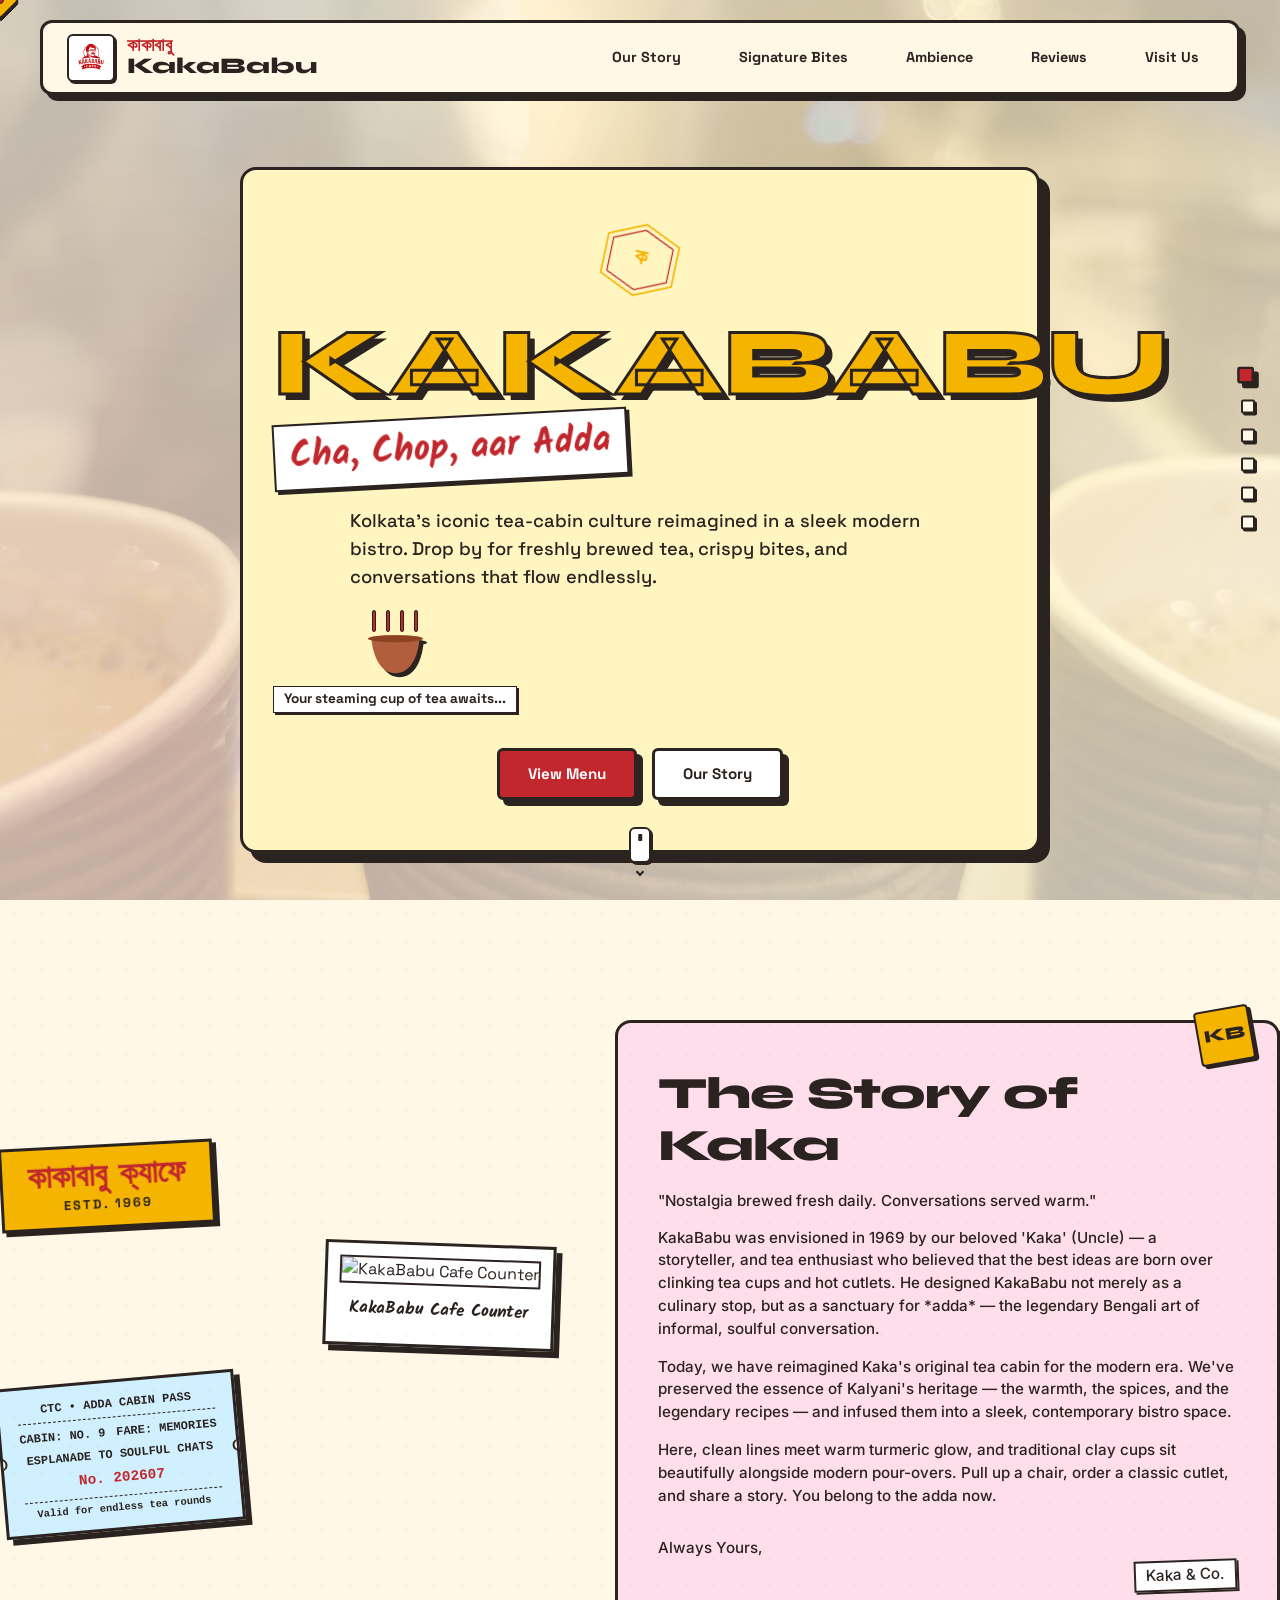
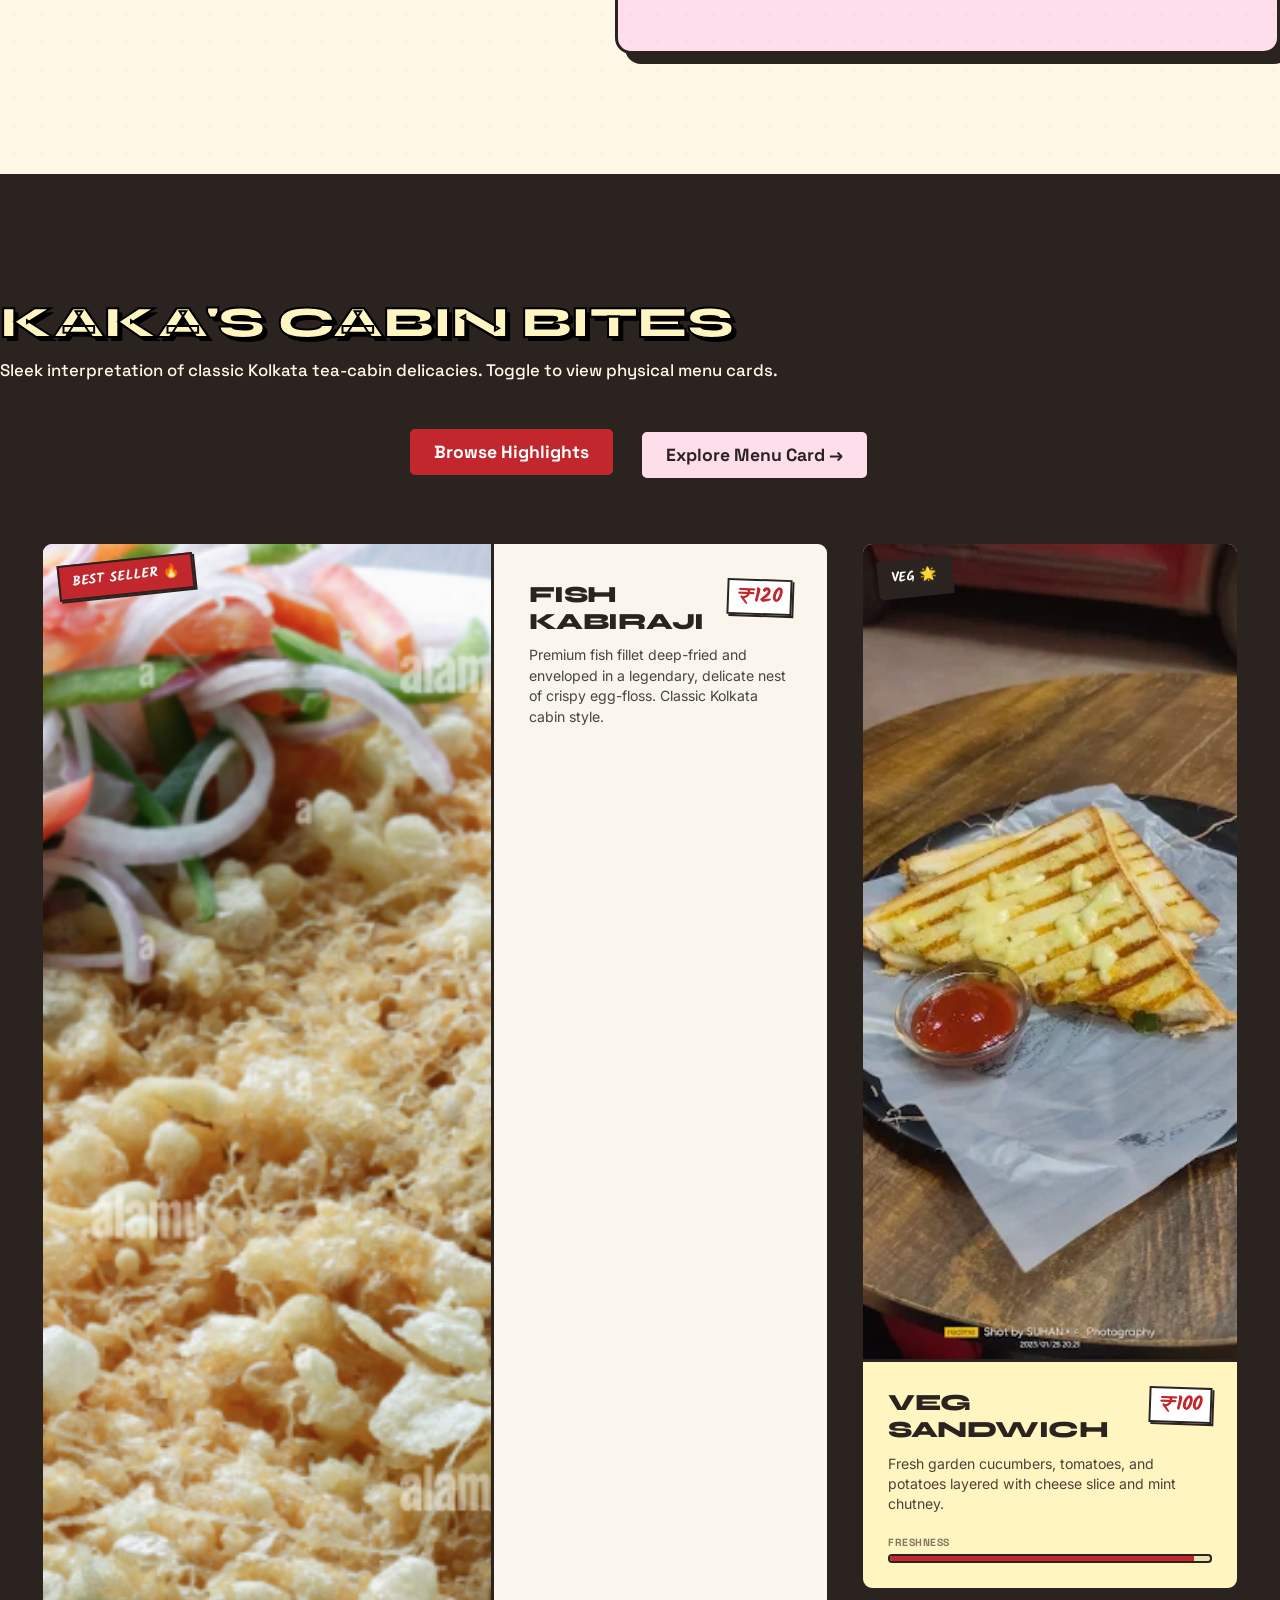
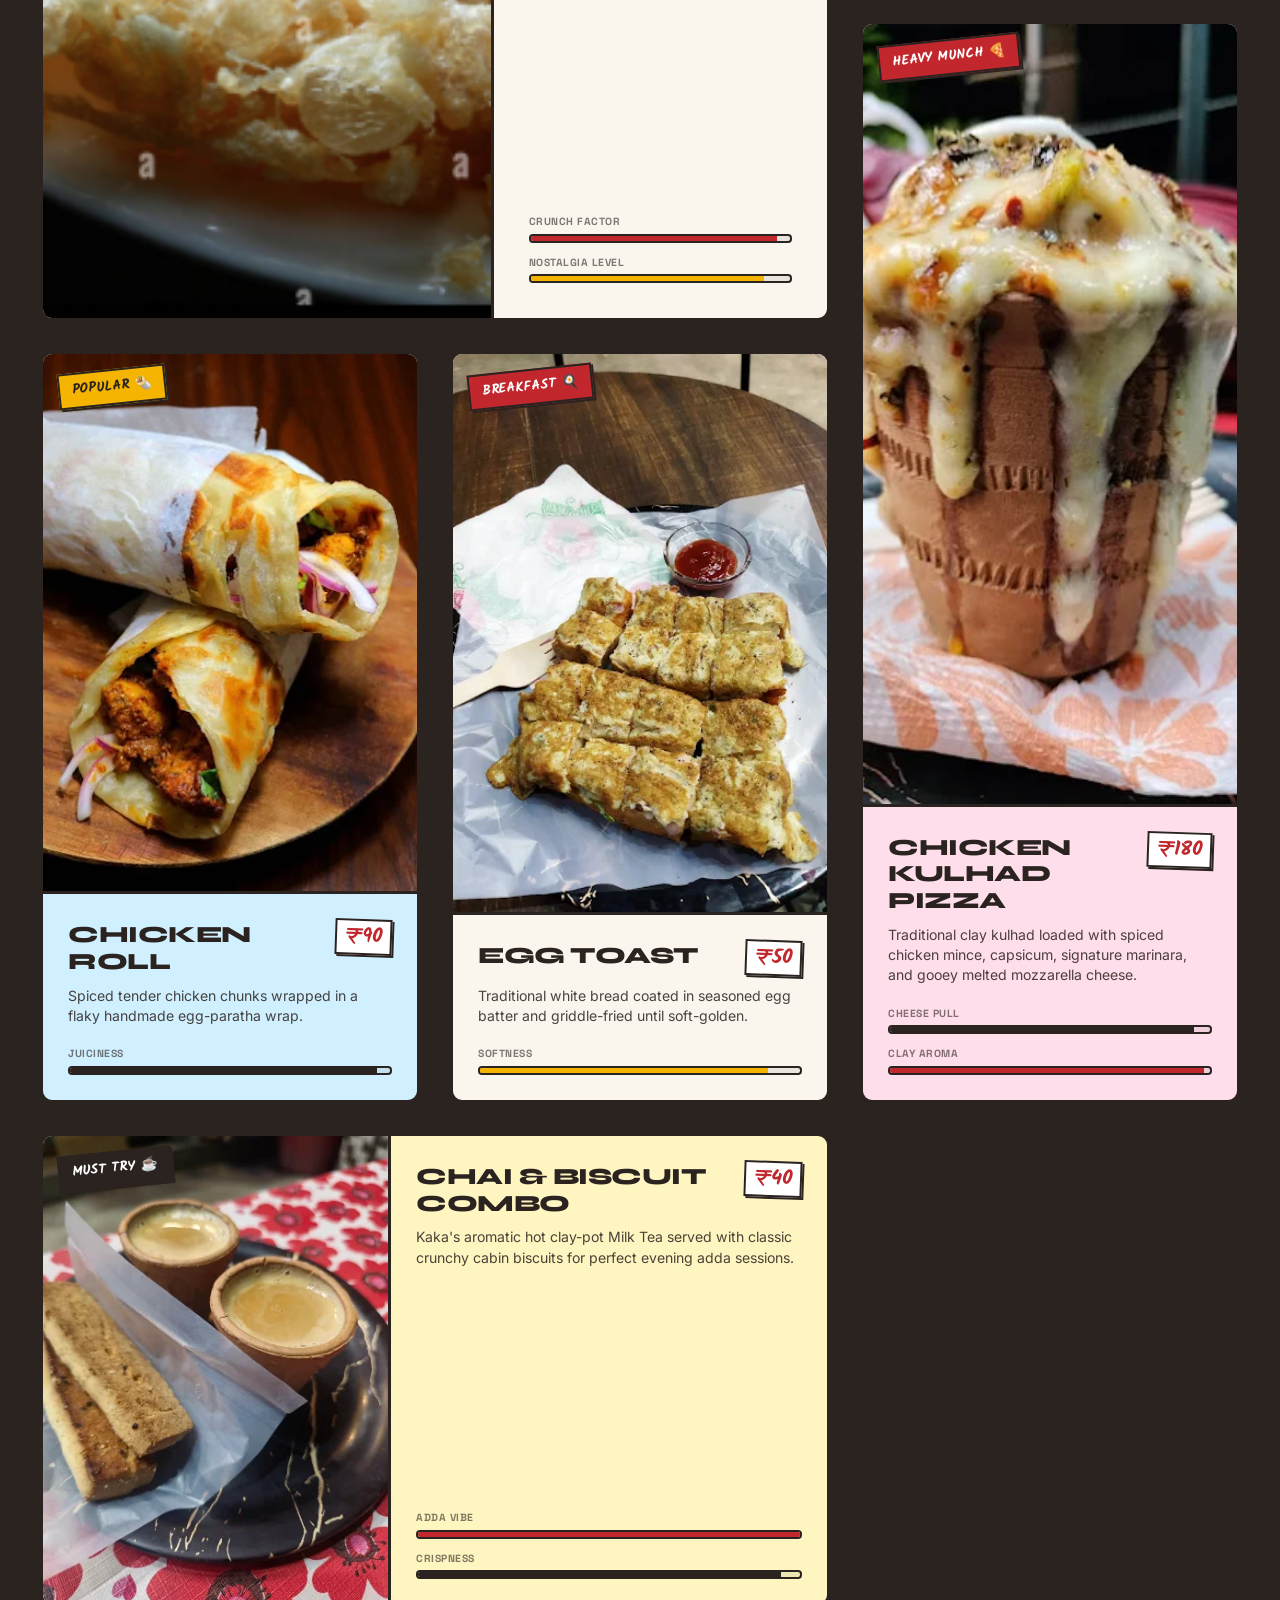
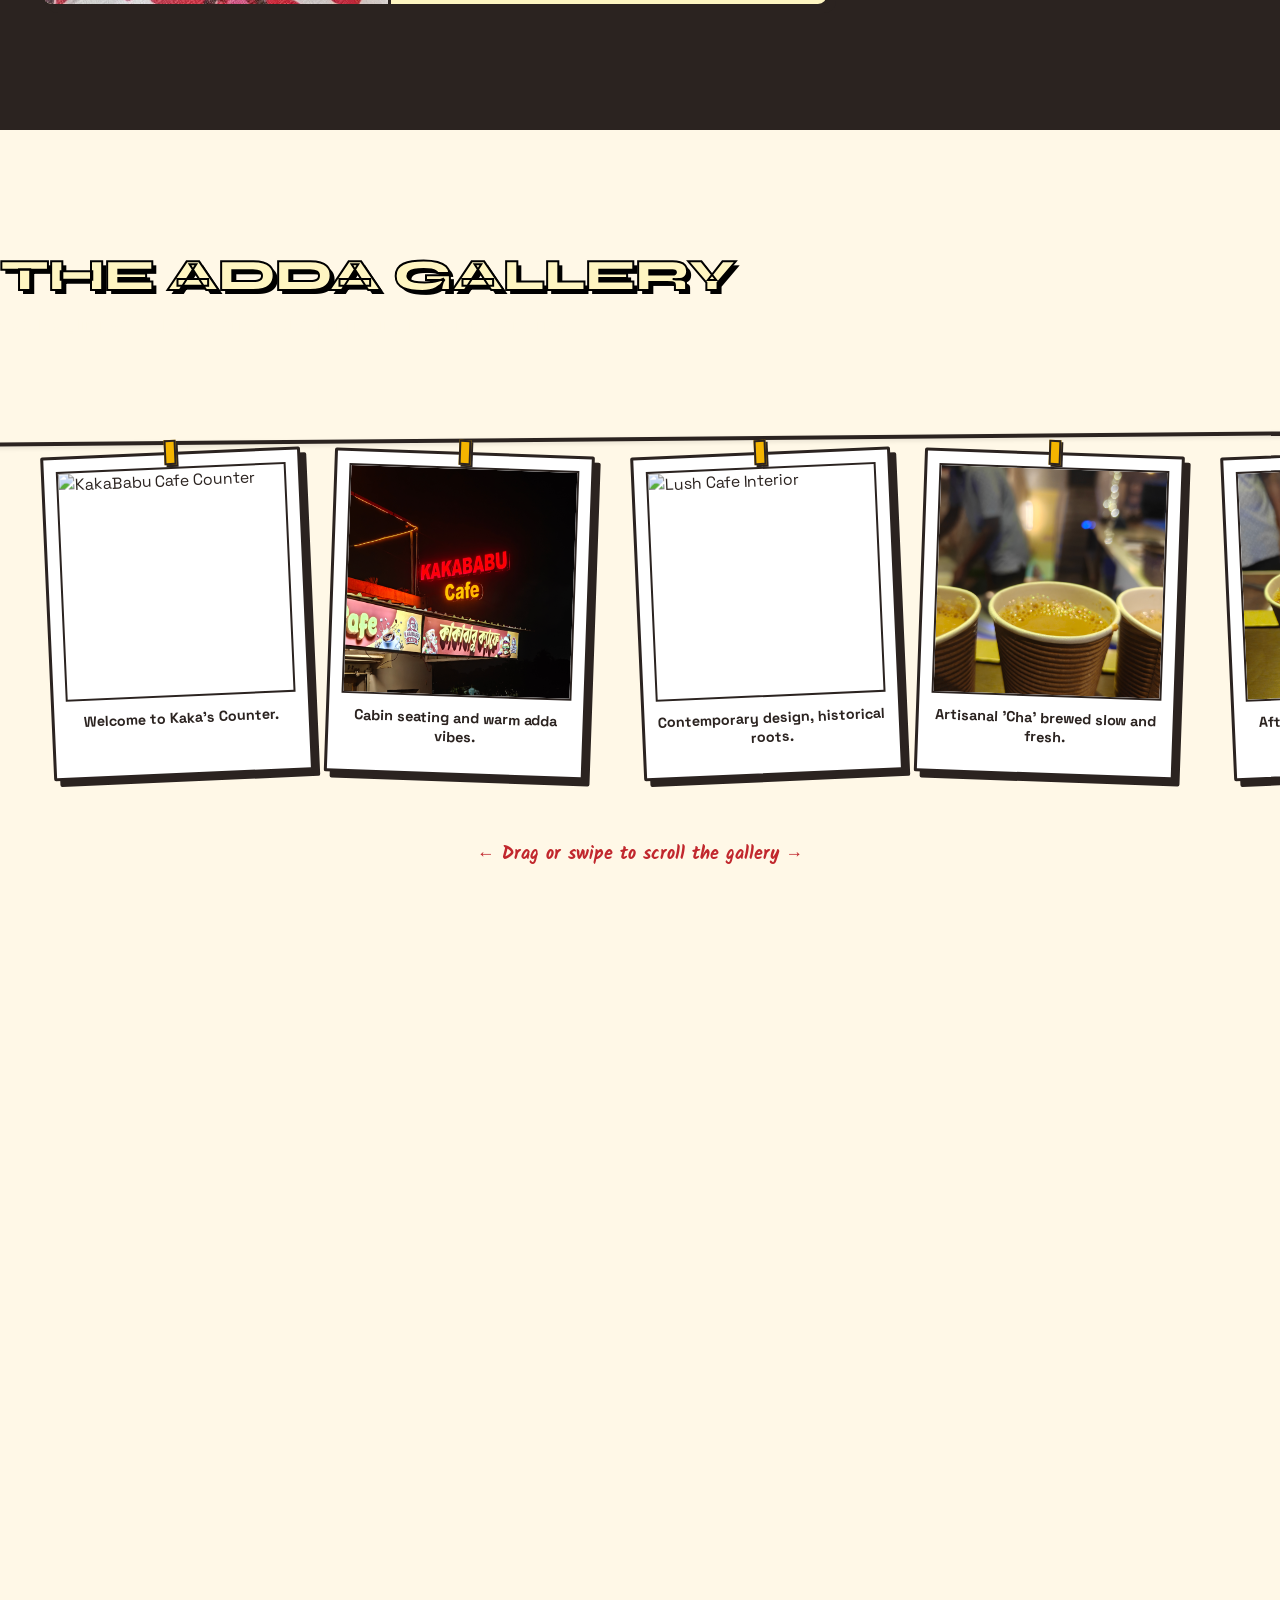
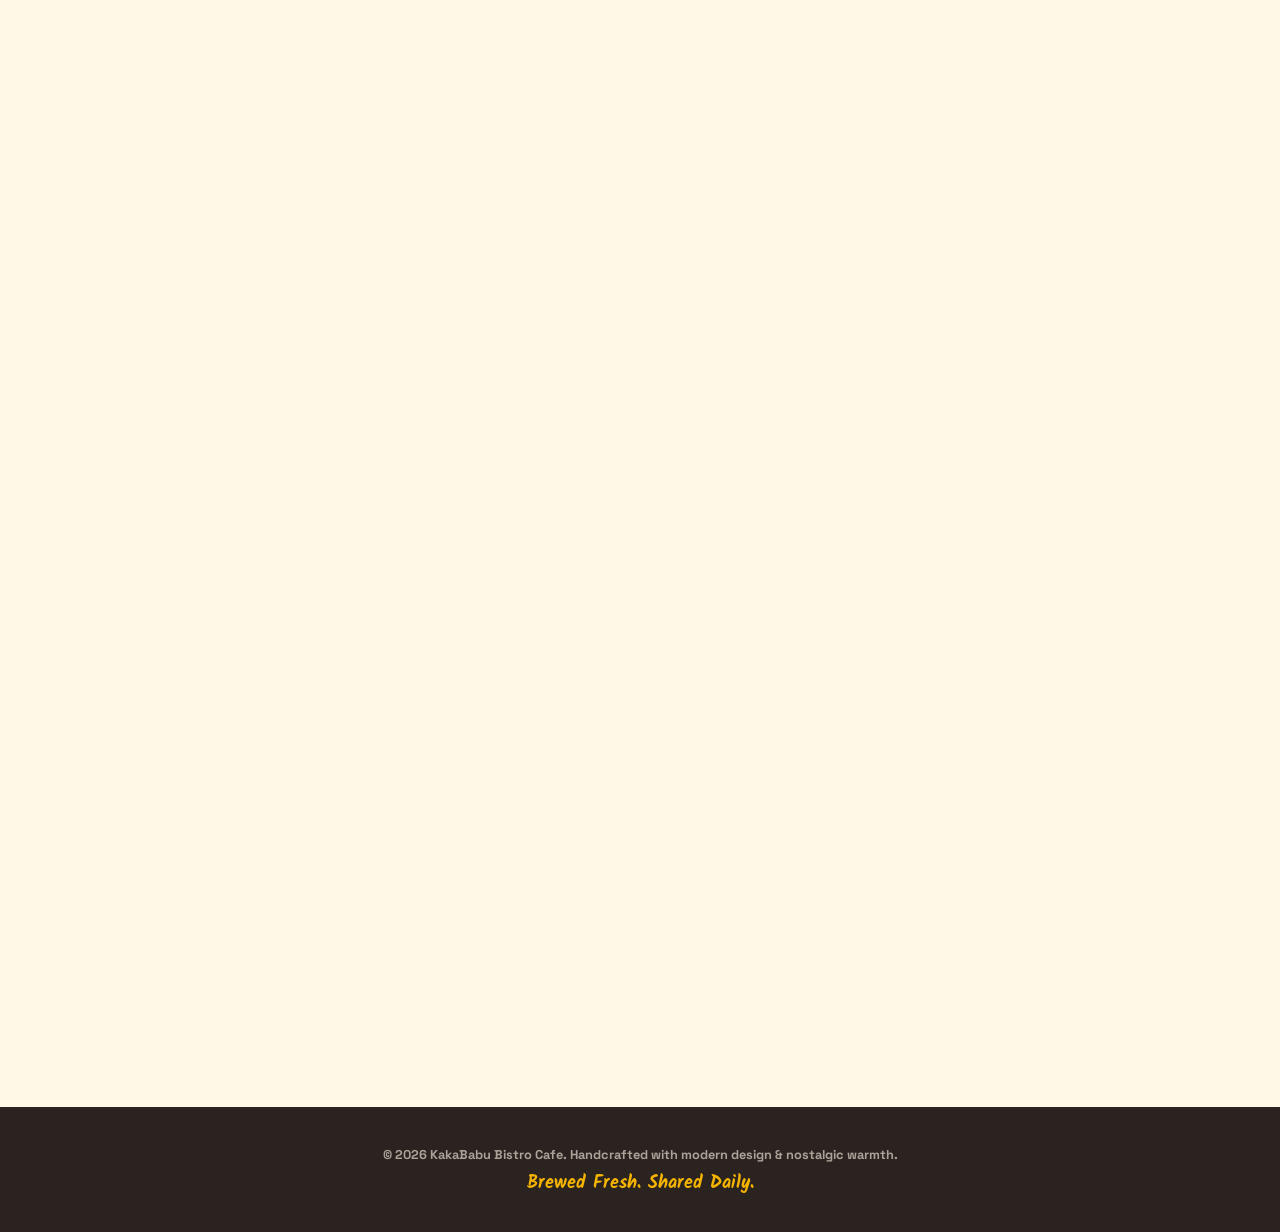
==== index.html @ 4385cb9b "Add files via upload first commit" ====
<!DOCTYPE html>
<html lang="en">

<head>
  <meta charset="UTF-8">
  <meta name="viewport" content="width=device-width, initial-scale=1.0">
  <meta name="description"
    content="Welcome to KakaBabu, a modern Bengali Bistro & Cafe. Experience Kolkata's legendary tea cabin snacks, clay-pot tea, and warm adda vibes in a premium, contemporary space.">
  <title>KakaBabu — Modern Bengali Bistro &amp; Cafe</title>

  <!-- Google Fonts: Kalam (Accent), Space Grotesk (Tech-sans), Syne (Chunky Display), Inter (Body) -->
  <link rel="preconnect" href="https://fonts.googleapis.com">
  <link rel="preconnect" href="https://fonts.gstatic.com" crossorigin>
  <link
    href="https://fonts.googleapis.com/css2?family=Kalam:wght@400;700&family=Space+Grotesk:wght@400;500;700&family=Syne:wght@700;800&family=Inter:wght@300;400;600&display=swap"
    rel="stylesheet">

  <!-- CSS Stylesheet -->
  <link rel="stylesheet" href="style.css">
</head>

<body>

  <!-- Custom Cursor Elements -->
  <div id="custom-cursor" class="custom-cursor"></div>
  <div id="custom-cursor-glow" class="custom-cursor-glow"></div>

  <!-- Sticky Side Dot Navigation -->
  <nav id="side-nav-dots" class="side-nav-dots" aria-label="Page Sections Navigation">
    <a href="#hero" class="dot active" data-section="hero" aria-label="Go to Home"><span
        class="tooltip">KakaBabu</span></a>
    <a href="#story" class="dot" data-section="story" aria-label="Go to Our Story"><span class="tooltip">Our
        Story</span></a>
    <a href="#dishes" class="dot" data-section="dishes" aria-label="Go to Cabin Bites"><span class="tooltip">Signature
        Bites</span></a>
    <a href="#gallery" class="dot" data-section="gallery" aria-label="Go to Adda Gallery"><span class="tooltip">Adda
        Gallery</span></a>
    <a href="#reviews" class="dot" data-section="reviews" aria-label="Go to Google Reviews"><span
        class="tooltip">Reviews</span></a>
    <a href="#visit-us" class="dot" data-section="visit-us" aria-label="Go to Visit Us"><span class="tooltip">Visit
        Us</span></a>
  </nav>

  <!-- Sticky Header -->
  <header class="main-header">
    <div class="header-container">
      <div class="logo">
        <a href="#hero" class="logo-link">
          <div class="logo-brand-wrapper">
            <img src="img/logo.png" alt="KakaBabu Logo" class="logo-img">
            <div class="logo-text-wrapper">
              <span class="logo-accent">কাকাবাবু</span>
              <span class="logo-text">KakaBabu</span>
            </div>
          </div>
        </a>
      </div>
      <nav class="desktop-nav" aria-label="Main Navigation">
        <a href="#story" class="nav-link">Our Story</a>
        <a href="#dishes" class="nav-link">Signature Bites</a>
        <a href="#gallery" class="nav-link">Ambience</a>
        <a href="#reviews" class="nav-link">Reviews</a>
        <a href="#visit-us" class="nav-link">Visit Us</a>
      </nav>
      <button class="mobile-menu-toggle" id="mobile-menu-toggle" aria-label="Toggle Menu">
        <span class="bar"></span>
        <span class="bar"></span>
        <span class="bar"></span>
      </button>
    </div>
  </header>

  <!-- Mobile Navigation Overlay -->
  <div class="mobile-nav-overlay" id="mobile-nav-overlay">
    <div class="mobile-nav-links">
      <a href="#story" class="mobile-nav-link">Our Story</a>
      <a href="#dishes" class="mobile-nav-link">Signature Bites</a>
      <a href="#gallery" class="mobile-nav-link">Ambience</a>
      <a href="#reviews" class="mobile-nav-link">Reviews</a>
      <a href="#visit-us" class="mobile-nav-link">Visit Us</a>
    </div>
  </div>

  <!-- Main Scrollable Container -->
  <main>

    <!-- Hero Section -->
    <section id="hero" class="hero-section scroll-section">
      <div class="hero-overlay"></div>
      <div class="hero-bg-image"></div>
      <div class="hero-content">
        <div class="stamp-ornament animated-stamp">
          <svg viewBox="0 0 100 100" class="vintage-stamp-svg">
            <polygon points="50,5 95,25 95,75 50,95 5,75 5,25" fill="none" stroke="#F4B400" stroke-width="2" />
            <polygon points="50,12 88,29 88,71 50,88 12,71 12,29" fill="none" stroke="#C1272D" stroke-width="1.5" />
            <text x="50" y="55" font-family="'Kalam', cursive" font-size="28" font-weight="bold" fill="#F4B400"
              text-anchor="middle">ক</text>
          </svg>
        </div>
        <h1 class="hero-title">KakaBabu</h1>
        <p class="hero-subtitle">Cha, Chop, aar Adda</p>
        <p class="hero-description">Kolkata's iconic tea-cabin culture reimagined in a sleek modern bistro. Drop by for
          freshly brewed tea, crispy bites, and conversations that flow endlessly.</p>

        <!-- Interactive Steam Cup/Platter Graphic -->
        <div class="steam-cup-container">
          <div class="cup-wrapper">
            <svg class="clay-cup-svg" viewBox="0 0 100 80">
              <path d="M15,20 C15,20 18,70 50,70 C82,70 85,20 85,20 Z" fill="#b15e3c" />
              <path d="M10,20 L90,20 C90,20 92,15 50,15 C8,15 10,20 10,20 Z" fill="#c37250" />
              <!-- Cup rim shadow -->
              <ellipse cx="50" cy="20" rx="40" ry="5" fill="#8d4221" />
            </svg>
            <div class="steam-lines">
              <div class="steam-line steam-1"></div>
              <div class="steam-line steam-2"></div>
              <div class="steam-line steam-3"></div>
              <div class="steam-line steam-4"></div>
            </div>
          </div>
          <p class="steam-label">Your steaming cup of tea awaits...</p>
        </div>

        <div class="hero-buttons">
          <a href="#dishes" class="btn primary-action-btn">View Menu</a>
          <a href="#story" class="btn secondary-action-btn">Our Story</a>
        </div>
      </div>
      <div class="scroll-down-indicator">
        <span class="mouse-icon"><span class="wheel"></span></span>
        <span class="arrow-down"></span>
      </div>
    </section>

    <!-- Our Story Section (Editorial Layout) -->
    <section id="story" class="story-section scroll-section">
      <div class="bg-pattern-dots"></div>
      <div class="section-container">
        <div class="story-layout animate-on-scroll">

          <!-- Modern Media Grid -->
          <div class="story-media">
            <div class="vintage-signboard-wrapper">
              <div class="handpainted-signboard">
                <span class="sign-bengali">কাকাবাবু ক্যাফে</span>
                <span class="sign-english">ESTD. 1969</span>
              </div>
            </div>

            <div class="polaroid-story-wrapper">
              <img src="img/Ambians/IMG20260713195113.jpg.jpeg" alt="KakaBabu Cafe Counter" class="story-polaroid-img">
              <div class="polaroid-caption">KakaBabu Cafe Counter</div>
            </div>

            <!-- Modernized Tram Ticket Stub (Clean, high contrast) -->
            <div class="tram-ticket-deco">
              <div class="ticket-header">CTC • ADDA CABIN PASS</div>
              <div class="ticket-body">
                <div class="ticket-row">
                  <span>CABIN: NO. 9</span>
                  <span>FARE: MEMORIES</span>
                </div>
                <div class="ticket-route">ESPLANADE TO SOULFUL CHATS</div>
                <div class="ticket-serial">No. 202607</div>
              </div>
              <div class="ticket-footer">Valid for endless tea rounds</div>
            </div>
          </div>

          <!-- Sleek Editorial Card containing Story -->
          <div class="story-card-wrapper">
            <div class="torn-paper-card modern-card">
              <!-- Minimalist red wax seal stamp -->
              <div class="wax-seal-wrapper">
                <div class="wax-seal">
                  <span class="seal-letter">KB</span>
                </div>
              </div>

              <h2 class="section-title">The Story of Kaka</h2>
              <div class="card-content">
                <p class="story-highlight">"Nostalgia brewed fresh daily. Conversations served warm."</p>
                <p>KakaBabu was envisioned in 1969 by our beloved 'Kaka' (Uncle) — a storyteller, and tea enthusiast who
                  believed that the best ideas are born over clinking tea cups and hot cutlets. He designed KakaBabu not
                  merely as a culinary stop, but as a sanctuary for *adda* — the legendary Bengali art of informal,
                  soulful conversation.</p>
                <p>Today, we have reimagined Kaka's original tea cabin for the modern era. We've preserved the essence
                  of Kalyani's heritage — the warmth, the spices, and the legendary recipes — and infused them into a
                  sleek, contemporary bistro space.</p>
                <p>Here, clean lines meet warm turmeric glow, and traditional clay cups sit beautifully alongside modern
                  pour-overs. Pull up a chair, order a classic cutlet, and share a story. You belong to the adda now.
                </p>
              </div>
              <div class="story-signature">
                <p class="sig-title">Always Yours,</p>
                <p class="sig-name">Kaka &amp; Co.</p>
              </div>
            </div>
          </div>

        </div>
      </div>
    </section>

    <!-- Signature Snacks Section (Ceramic Platter Grid) -->
    <section id="dishes" class="dishes-section scroll-section">
      <div class="section-container">
        <div class="text-center animate-on-scroll">
          <h2 class="section-title text-yellow">Kaka's Cabin Bites</h2>
          <p class="section-subtitle">Sleek interpretation of classic Kolkata tea-cabin delicacies. Toggle to view
            physical menu cards.</p>
        </div>

        <!-- Menu Navigation Tabs -->
        <div class="menu-tabs-container animate-on-scroll">
          <button class="menu-tab-btn active" data-tab="digital-highlights" id="tab-digital">
            <span class="btn-text">Browse Highlights</span>
          </button>
          <a href="menu.html" class="menu-tab-btn menu-btn-link" id="btn-full-menu">
            <span class="btn-text">Explore Menu Card →</span>
          </a>
        </div>

        <!-- Tab 1: Digital Highlights Bento Grid -->
        <div id="digital-highlights" class="menu-tab-content active animate-on-scroll">
          <div class="bento-menu-grid">

            <!-- Bento Box 1: Fish Kabiraji (Large Feature 2x2) -->
            <div class="bento-card bento-large-feature bento-color-cream" data-dish="kabiraji">
              <div class="bento-img-container">
                <img src="img/food/fish kabiraji.png"
                  alt="Fish Kabiraji">
                <span class="bento-badge badge-red">BEST SELLER 🔥</span>
              </div>
              <div class="bento-details">
                <div class="bento-title-row">
                  <h3>Fish Kabiraji</h3>
                  <span class="bento-price">₹120</span>
                </div>
                <p class="bento-desc">Premium fish fillet deep-fried and enveloped in a legendary, delicate nest of
                  crispy egg-floss. Classic Kolkata cabin style.</p>
                <div class="bento-stats">
                  <div class="stat-row">
                    <span class="stat-name">Crunch Factor</span>
                    <div class="stat-bar">
                      <div class="stat-fill fill-red" style="width: 0%;" data-width="95%"></div>
                    </div>
                  </div>
                  <div class="stat-row">
                    <span class="stat-name">Nostalgia Level</span>
                    <div class="stat-bar">
                      <div class="stat-fill fill-yellow" style="width: 0%;" data-width="90%"></div>
                    </div>
                  </div>
                </div>
              </div>
            </div>

            <!-- Bento Box 2: Veg Sandwich (Square 1x1) -->
            <div class="bento-card bento-square bento-color-yellow" data-dish="sandwich">
              <div class="bento-img-container">
                <img src="img/food/sandwitch.webp" alt="Veg Sandwich">
                <span class="bento-badge badge-charcoal">VEG 🌟</span>
              </div>
              <div class="bento-details">
                <div class="bento-title-row">
                  <h3>Veg Sandwich</h3>
                  <span class="bento-price">₹100</span>
                </div>
                <p class="bento-desc">Fresh garden cucumbers, tomatoes, and potatoes layered with cheese slice and mint
                  chutney.</p>
                <div class="bento-stats">
                  <div class="stat-row">
                    <span class="stat-name">Freshness</span>
                    <div class="stat-bar">
                      <div class="stat-fill fill-red" style="width: 0%;" data-width="95%"></div>
                    </div>
                  </div>
                </div>
              </div>
            </div>

            <!-- Bento Box 3: Chicken Kulhad Pizza (Tall 1x2) -->
            <div class="bento-card bento-tall bento-color-pink" data-dish="kulhadpizza">
              <div class="bento-img-container">
                <img src="img/food/khulad pizza.webp" alt="Chicken Kulhad Pizza">
                <span class="bento-badge badge-red">HEAVY MUNCH 🍕</span>
              </div>
              <div class="bento-details">
                <div class="bento-title-row">
                  <h3>Chicken Kulhad Pizza</h3>
                  <span class="bento-price">₹180</span>
                </div>
                <p class="bento-desc">Traditional clay kulhad loaded with spiced chicken mince, capsicum, signature
                  marinara, and gooey melted mozzarella cheese.</p>
                <div class="bento-stats">
                  <div class="stat-row">
                    <span class="stat-name">Cheese Pull</span>
                    <div class="stat-bar">
                      <div class="stat-fill fill-charcoal" style="width: 0%;" data-width="95%"></div>
                    </div>
                  </div>
                  <div class="stat-row">
                    <span class="stat-name">Clay Aroma</span>
                    <div class="stat-bar">
                      <div class="stat-fill fill-red" style="width: 0%;" data-width="98%"></div>
                    </div>
                  </div>
                </div>
              </div>
            </div>

            <!-- Bento Box 4: Chicken Roll (Square 1x1) -->
            <div class="bento-card bento-square bento-color-blue" data-dish="chickenroll">
              <div class="bento-img-container">
                <img src="img/food/chichken roll.webp" alt="Chicken Roll">
                <span class="bento-badge badge-yellow">POPULAR 🌯</span>
              </div>
              <div class="bento-details">
                <div class="bento-title-row">
                  <h3>Chicken Roll</h3>
                  <span class="bento-price">₹90</span>
                </div>
                <p class="bento-desc">Spiced tender chicken chunks wrapped in a flaky handmade egg-paratha wrap.</p>
                <div class="bento-stats">
                  <div class="stat-row">
                    <span class="stat-name">Juiciness</span>
                    <div class="stat-bar">
                      <div class="stat-fill fill-charcoal" style="width: 0%;" data-width="96%"></div>
                    </div>
                  </div>
                </div>
              </div>
            </div>

            <!-- Bento Box 5: Egg Toast (Square 1x1) -->
            <div class="bento-card bento-square bento-color-cream" data-dish="eggtoast">
              <div class="bento-img-container">
                <img src="img/food/egg toas.webp" alt="Egg Toast">
                <span class="bento-badge badge-red">BREAKFAST 🍳</span>
              </div>
              <div class="bento-details">
                <div class="bento-title-row">
                  <h3>Egg Toast</h3>
                  <span class="bento-price">₹50</span>
                </div>
                <p class="bento-desc">Traditional white bread coated in seasoned egg batter and griddle-fried until
                  soft-golden.</p>
                <div class="bento-stats">
                  <div class="stat-row">
                    <span class="stat-name">Softness</span>
                    <div class="stat-bar">
                      <div class="stat-fill fill-yellow" style="width: 0%;" data-width="90%"></div>
                    </div>
                  </div>
                </div>
              </div>
            </div>

            <!-- Bento Box 6: Chai & Biscuit Combo (Wide 2x1) -->
            <div class="bento-card bento-wide bento-color-yellow" data-dish="chaibiscuit">
              <div class="bento-img-container">
                <img src="img/food/chai and biscute.webp" alt="Chai &amp; Biscuit Combo">
                <span class="bento-badge badge-charcoal">MUST TRY ☕</span>
              </div>
              <div class="bento-details">
                <div class="bento-title-row">
                  <h3>Chai &amp; Biscuit Combo</h3>
                  <span class="bento-price">₹40</span>
                </div>
                <p class="bento-desc">Kaka's aromatic hot clay-pot Milk Tea served with classic crunchy cabin biscuits
                  for perfect evening adda sessions.</p>
                <div class="bento-stats">
                  <div class="stat-row">
                    <span class="stat-name">Adda Vibe</span>
                    <div class="stat-bar">
                      <div class="stat-fill fill-red" style="width: 0%;" data-width="100%"></div>
                    </div>
                  </div>
                  <div class="stat-row">
                    <span class="stat-name">Crispness</span>
                    <div class="stat-bar">
                      <div class="stat-fill fill-charcoal" style="width: 0%;" data-width="95%"></div>
                    </div>
                  </div>
                </div>
              </div>
            </div>

          </div>
        </div>
    </section>

    <!-- Gallery / Ambience Section (Sleek Hanging Grid) -->
    <section id="gallery" class="gallery-section scroll-section">
      <div class="section-container">
        <div class="text-center animate-on-scroll">
          <h2 class="section-title">The Adda Gallery</h2>
          <p class="section-subtitle">Catch a glimpse of the modern aesthetic bridging nostalgic memories.</p>
        </div>

        <!-- Polaroid modern minimalist setup -->
        <div class="polaroid-gallery-wrapper animate-on-scroll">
          <div class="clothesline-wire"></div>

          <div class="polaroids-strip" id="polaroids-strip">
            <!-- Polaroid 1 -->
            <div class="polaroid-card item-rotated-left">
              <div class="peg"></div>
              <div class="polaroid-img-box">
                <img src="img/Ambians/IMG20260713195113.jpg.jpeg" alt="KakaBabu Cafe Counter">
              </div>
              <div class="polaroid-note">Welcome to Kaka's Counter.</div>
            </div>

            <!-- Polaroid 2 -->
            <div class="polaroid-card item-rotated-right">
              <div class="peg"></div>
              <div class="polaroid-img-box">
                <img src="img/Ambians/IMG20260713195136.jpg.jpeg" alt="Cozy Cabin Seating">
              </div>
              <div class="polaroid-note">Cabin seating and warm adda vibes.</div>
            </div>

            <!-- Polaroid 3 -->
            <div class="polaroid-card item-rotated-left">
              <div class="peg"></div>
              <div class="polaroid-img-box">
                <img src="img/Ambians/IMG20260713195147.jpg.jpeg" alt="Lush Cafe Interior">
              </div>
              <div class="polaroid-note">Contemporary design, historical roots.</div>
            </div>

            <!-- Polaroid 4 -->
            <div class="polaroid-card item-rotated-right">
              <div class="peg"></div>
              <div class="polaroid-img-box">
                <img src="img/Ambians/IMG20260713195223.jpg.jpeg" alt="Clay-pot Tea">
              </div>
              <div class="polaroid-note">Artisanal 'Cha' brewed slow and fresh.</div>
            </div>

            <!-- Polaroid 5 -->
            <div class="polaroid-card item-rotated-left">
              <div class="peg"></div>
              <div class="polaroid-img-box">
                <img src="img/Ambians/IMG20260713195236.jpg.jpeg" alt="Cafe Seating Setup">
              </div>
              <div class="polaroid-note">Afternoons defined by plates and chats.</div>
            </div>

            <!-- Polaroid 6 -->
            <div class="polaroid-card item-rotated-right">
              <div class="peg"></div>
              <div class="polaroid-img-box">
                <img src="img/Ambians/IMG20260713195245.jpg.jpeg" alt="Vintage Cafe Corner">
              </div>
              <div class="polaroid-note">Sweetening conversations daily.</div>
            </div>
          </div>

          <div class="gallery-navigation">
            <span class="gallery-tip">← Drag or swipe to scroll the gallery →</span>
          </div>
        </div>
      </div>
    </section>

    <!-- Reviews Section (Neo-Brutalist Google Reviews Wall) -->
    <section id="reviews" class="reviews-section scroll-section">
      <div class="section-container">
        <div class="text-center animate-on-scroll">
          <h2 class="section-title text-yellow">Vibe Checked</h2>
          <p class="section-subtitle">Real feedback and ratings shared by local foodies and Google local guides.</p>
        </div>

        <!-- Google Review Summary Header -->
        <div class="review-summary-wrapper animate-on-scroll">
          <div class="review-summary-card">
            <div class="pin pin-brass"></div>
            <img src="img/reviews/Screenshot%202026-07-10%20122235.png" alt="Google review summary">
          </div>
        </div>

        <!-- Google Reviews Collage Grid -->
        <div class="corkboard animate-on-scroll">
          <div class="corkboard-frame modern-board-frame"></div>

          <div class="corkboard-grid">
            <!-- Review 1 (Sumit Ghoshal) -->
            <div class="review-screenshot-card card-yellow rotated-left">
              <div class="pin pin-red"></div>
              <div class="review-image-wrapper">
                <img src="img/reviews/Screenshot%202026-07-10%20121316.png" alt="Sumit Ghoshal Review">
                <div class="name-blur-overlay blur-standard"></div>
              </div>
            </div>

            <!-- Review 2 (Suhanraj Chakraborty) -->
            <div class="review-screenshot-card card-pink rotated-right">
              <div class="pin pin-blue"></div>
              <div class="review-image-wrapper">
                <img src="img/reviews/Screenshot%202026-07-10%20121346.png" alt="Suhanraj Chakraborty Review">
                <div class="name-blur-overlay blur-standard"></div>
              </div>
            </div>

            <!-- Review 3 (Animesh Sarkar) -->
            <div class="review-screenshot-card card-blue rotated-left">
              <div class="pin pin-brass"></div>
              <div class="review-image-wrapper">
                <img src="img/reviews/Screenshot%202026-07-10%20121503.png" alt="Animesh Sarkar Review">
                <div class="name-blur-overlay blur-standard"></div>
              </div>
            </div>

            <!-- Review 4 (Shraban Kundu) -->
            <div class="review-screenshot-card card-green rotated-right">
              <div class="pin pin-red"></div>
              <div class="review-image-wrapper">
                <img src="img/reviews/Screenshot%202026-07-10%20121550.png" alt="Shraban Kundu Review">
                <div class="name-blur-overlay blur-short"></div>
              </div>
            </div>
          </div>
        </div>
      </div>
    </section>

    <!-- Visit Us / Footer Section (Sleek Perforated Ticket Style) -->
    <section id="visit-us" class="visit-section scroll-section">
      <div class="section-container">

        <!-- Large Modernized Ticket Stub Layout -->
        <div class="ticket-stub-wrapper animate-on-scroll">
          <div class="ticket-stub modern-ticket">
            <div class="ticket-left-stub">
              <div class="stub-bengali-seal">কাকাবাবু ক্যাফে</div>
              <div class="stub-serial">No. 1969-2026</div>
              <div class="stub-pricing">
                <span>ADMIT ONE</span>
                <span class="large-price">ADDA HOUR</span>
                <span>Entry Included</span>
              </div>
            </div>

            <div class="ticket-perforation"></div>

            <div class="ticket-right-stub">
              <div class="ticket-stub-title">
                <h2>KakaBabu Cafe</h2>
                <p class="tagline">Traditional Bites. Modern Beats.</p>
              </div>

              <div class="ticket-info-grid">
                <div class="info-block">
                  <h3>VISIT US</h3>
                  <p>Kalyani Highway More,<br>Kanchrapara Loco, Jonepur,<br>Kanchrapara, WB 743145</p>
                </div>

                <div class="info-block">
                  <h3>CABIN HOURS</h3>
                  <p><strong>Every Day:</strong> 4:00 PM - 10:00 PM</p>

                </div>

                <div class="info-block">
                  <h3>CONNECT</h3>
                  <p><strong>Phone:</strong> +91 8820507604</p>
                  <p><strong>Email:</strong></p>
                </div>
              </div>

              <!-- Real Google Map iframe -->
              <div class="map-stub-wrapper">
                <iframe class="google-map-iframe" src="https://maps.google.com/maps?q=KakaBabu+Cafe,+Kanchrapara&t=&z=16&ie=UTF8&iwloc=&output=embed" width="100%"
                  height="100%" style="border:0;" allowfullscreen="" loading="lazy"
                  referrerpolicy="no-referrer-when-downgrade"></iframe>
              </div>
              <a href="https://maps.app.goo.gl/d5aiezc1KUmeYkrv8" target="_blank" class="map-direct-link" style="display: block; text-align: center; margin-top: 10px; font-family: var(--font-tech); font-weight: 700; color: var(--primary-red); text-decoration: underline;">Open in Google Maps ↗</a>

              <div class="stub-footer">
                <div class="social-links">
                  <a href="#" class="social-icon" aria-label="Facebook">FB</a>
                  <a href="#" class="social-icon" aria-label="Instagram">IG</a>
                  <a href="#" class="social-icon" aria-label="Twitter">TW</a>
                </div>
                <div class="ticket-validation">DESIGNED FOR WARM CONVERSATIONS</div>
              </div>
            </div>
          </div>
        </div>

      </div>

      <!-- Footer Bottom -->
      <footer class="footer-bottom">
        <p>&copy; 2026 KakaBabu Bistro Cafe. Handcrafted with modern design &amp; nostalgic warmth.</p>
        <p class="sub-text">Brewed Fresh. Shared Daily.</p>
      </footer>
    </section>

  </main>



  <!-- Script File -->
  <script src="script.js"></script>
</body>

</html>
---- style.css ----
/* ==========================================================================
   KakaBabu Restaurant CSS - Gen Z Neo-Brutalist & Y2K Aesthetic
   ========================================================================== */

/* --------------------------------------------------------------------------
   1. VARIABLES & BASE STYLES
   -------------------------------------------------------------------------- */
:root {
  --primary-red: #C1272D;
  --primary-red-hover: #9E1F24;
  --primary-yellow: #F4B400;
  --bg-cream: #FFF8E7;
  --text-dark: #2B2320;
  --warm-white: #FAF6EE;
  
  /* Gen Z Y2K Pastel Blocks */
  --pastel-pink: #FFDEEB;
  --pastel-blue: #D1F0FF;
  --pastel-yellow: #FEF5C1;
  --pastel-purple: #E8D8FF;
  --pastel-green: #D4F4E2;
  
  /* Neo-brutalist styling variables */
  --border-thick: 3px solid var(--text-dark);
  --border-thin: 2px solid var(--text-dark);
  --shadow-flat-sm: 3px 3px 0px var(--text-dark);
  --shadow-flat: 6px 6px 0px var(--text-dark);
  --shadow-flat-lg: 10px 10px 0px var(--text-dark);
  
  /* Modern metallic gradients (brutalist style) */
  --brass-gold: linear-gradient(135deg, #b58d3d 0%, #fcd667 30%, #b58d3d 100%);
  --steel-plate: linear-gradient(135deg, #e0e0e0 0%, #ffffff 40%, #9e9e9e 100%);
  --copper-plate: linear-gradient(135deg, #b86b35 0%, #f7a56c 40%, #87461d 100%);
  
  --transition-bounce: all 0.4s cubic-bezier(0.175, 0.885, 0.32, 1.275);
  --transition-fast: all 0.2s cubic-bezier(0.16, 1, 0.3, 1);
  
  --font-handwritten: 'Kalam', cursive;
  --font-display: 'Syne', sans-serif;
  --font-tech: 'Space Grotesk', sans-serif;
  --font-sans: 'Inter', sans-serif;
}

/* Base Reset */
*, *::before, *::after {
  box-sizing: border-box;
  margin: 0;
  padding: 0;
}

html {
  scroll-behavior: smooth;
  scroll-padding-top: 120px; /* Offset for capsule header */
  font-size: 16px;
  overflow-x: hidden;
}

body {
  font-family: var(--font-tech);
  background-color: var(--bg-cream);
  color: var(--text-dark);
  line-height: 1.5;
  overflow-x: hidden;
  -webkit-font-smoothing: antialiased;
}

/* Typography Defaults */
h1, h2, h3, h4, h5, h6 {
  font-family: var(--font-display);
  color: var(--text-dark);
  font-weight: 800;
  line-height: 1.15;
}

p {
  font-family: var(--font-sans);
  font-weight: 400;
}

a {
  text-decoration: none;
  color: inherit;
}

/* Custom Scrollbar */
::-webkit-scrollbar {
  width: 10px;
}
::-webkit-scrollbar-track {
  background: var(--bg-cream);
  border-left: var(--border-thin);
}
::-webkit-scrollbar-thumb {
  background: var(--primary-red);
  border: 2px solid var(--bg-cream);
  box-shadow: inset -1px -1px 0px var(--text-dark);
}
::-webkit-scrollbar-thumb:hover {
  background: var(--primary-yellow);
}

/* Custom Cursor (Desktops only) */
@media (min-width: 1025px) {
  body, a, button, input, select, textarea {
    cursor: none !important;
  }
  
  .custom-cursor {
    width: 8px;
    height: 8px;
    background: var(--primary-red);
    border: 1px solid var(--text-dark);
    border-radius: 50%;
    position: fixed;
    pointer-events: none;
    z-index: 10000;
    transform: translate(-50%, -50%);
    transition: transform 0.05s ease-out;
  }
  
  /* Retro rotating block outer cursor */
  .custom-cursor-glow {
    width: 28px;
    height: 28px;
    border: 2px solid var(--text-dark);
    background: var(--primary-yellow);
    border-radius: 4px;
    position: fixed;
    pointer-events: none;
    z-index: 9999;
    transform: translate(-50%, -50%) rotate(45deg);
    box-shadow: 2px 2px 0px var(--text-dark);
    transition: transform 0.1s cubic-bezier(0.25, 1, 0.5, 1), background-color 0.2s ease;
  }
  
  /* Hover states for cursor */
  .custom-cursor.hovered {
    transform: translate(-50%, -50%) scale(1.4);
    background: var(--pastel-pink);
  }
  
  .custom-cursor-glow.hovered {
    transform: translate(-50%, -50%) rotate(225deg) scale(1.3);
    background-color: var(--primary-red);
  }
}

/* --------------------------------------------------------------------------
   2. STICKY DOT NAVIGATION (NEO-BRUTALIST SQUARES)
   -------------------------------------------------------------------------- */
.side-nav-dots {
  position: fixed;
  right: 25px;
  top: 50%;
  transform: translateY(-50%);
  display: flex;
  flex-direction: column;
  gap: 15px;
  z-index: 999;
}

.side-nav-dots .dot {
  width: 14px;
  height: 14px;
  background: var(--bg-cream);
  border: var(--border-thin);
  box-shadow: 2px 2px 0px var(--text-dark);
  border-radius: 2px;
  position: relative;
  transition: var(--transition-bounce);
}

.side-nav-dots .dot:hover, 
.side-nav-dots .dot.active {
  background: var(--primary-red);
  transform: scale(1.2) translate(-2px, -2px);
  box-shadow: 4px 4px 0px var(--text-dark);
}

/* Tooltip on left of dot */
.side-nav-dots .dot .tooltip {
  position: absolute;
  right: 28px;
  top: 50%;
  transform: translateY(-50%) translateX(10px);
  background: var(--primary-yellow);
  color: var(--text-dark);
  border: var(--border-thin);
  box-shadow: 3px 3px 0px var(--text-dark);
  padding: 4px 10px;
  border-radius: 4px;
  font-size: 0.75rem;
  font-family: var(--font-tech);
  font-weight: 700;
  white-space: nowrap;
  opacity: 0;
  pointer-events: none;
  transition: var(--transition-fast);
}

.side-nav-dots .dot:hover .tooltip {
  opacity: 1;
  transform: translateY(-50%) translateX(0);
}

/* --------------------------------------------------------------------------
   3. MAIN HEADER & MOBILE NAV
   -------------------------------------------------------------------------- */
.main-header {
  position: fixed;
  top: 20px;
  left: 50%;
  transform: translateX(-50%);
  width: calc(100% - 40px);
  max-width: 1200px;
  height: 75px;
  background: var(--bg-cream);
  border: var(--border-thick);
  box-shadow: var(--shadow-flat);
  border-radius: 12px;
  z-index: 1000;
  transition: var(--transition-bounce);
}

.main-header.scrolled {
  top: 10px;
  box-shadow: 4px 4px 0px var(--text-dark);
}

.header-container {
  height: 100%;
  padding: 0 24px;
  display: flex;
  justify-content: space-between;
  align-items: center;
}

.logo .logo-link {
  display: block;
}

.logo-brand-wrapper {
  display: flex;
  align-items: center;
  gap: 12px;
}

.logo-img {
  height: 48px;
  width: auto;
  object-fit: contain;
  border: var(--border-thin);
  border-radius: 6px;
  background: white;
  padding: 2px;
  box-shadow: 2px 2px 0px var(--text-dark);
  transition: var(--transition-fast);
}

.logo-brand-wrapper:hover .logo-img {
  transform: scale(1.05) rotate(-2deg);
  box-shadow: 3px 3px 0px var(--text-dark);
}

.logo-text-wrapper {
  display: flex;
  flex-direction: column;
}

.logo-accent {
  font-family: var(--font-handwritten);
  font-size: 1.1rem;
  color: var(--primary-red);
  font-weight: 700;
  letter-spacing: 0.5px;
  line-height: 1;
}

.logo-text {
  font-family: var(--font-display);
  font-size: 1.4rem;
  font-weight: 800;
  color: var(--text-dark);
  line-height: 1;
}

.desktop-nav {
  display: flex;
  gap: 30px;
}

.nav-link {
  font-family: var(--font-tech);
  font-size: 0.9rem;
  font-weight: 700;
  color: var(--text-dark);
  position: relative;
  padding: 6px 12px;
  border: 2px solid transparent;
  transition: var(--transition-fast);
}

.nav-link:hover,
.nav-link.active {
  color: var(--text-dark);
  background: var(--pastel-pink);
  border: var(--border-thin);
  box-shadow: var(--shadow-flat-sm);
  transform: translate(-2px, -2px);
}

.mobile-menu-toggle {
  display: none;
  background: transparent;
  border: none;
  flex-direction: column;
  gap: 5px;
  padding: 5px;
}

.mobile-menu-toggle .bar {
  width: 22px;
  height: 3px;
  background: var(--text-dark);
  transition: var(--transition-fast);
}

/* Mobile Menu Open state icon */
.mobile-menu-toggle.active .bar:nth-child(1) {
  transform: translateY(8px) rotate(45deg);
}
.mobile-menu-toggle.active .bar:nth-child(2) {
  opacity: 0;
}
.mobile-menu-toggle.active .bar:nth-child(3) {
  transform: translateY(-8px) rotate(-45deg);
}

/* Mobile Nav Overlay */
.mobile-nav-overlay {
  position: fixed;
  top: 0;
  left: 0;
  width: 100%;
  height: 100vh;
  background: var(--bg-cream);
  z-index: 997;
  display: flex;
  justify-content: center;
  align-items: center;
  transform: translateY(-100%);
  transition: transform 0.5s cubic-bezier(0.16, 1, 0.3, 1);
}

.mobile-nav-overlay.active {
  transform: translateY(0);
}

.mobile-nav-links {
  display: flex;
  flex-direction: column;
  align-items: center;
  gap: 20px;
}

.mobile-nav-link {
  font-family: var(--font-display);
  font-size: 2rem;
  font-weight: 800;
  color: var(--text-dark);
  padding: 8px 24px;
  border: var(--border-thick);
  box-shadow: var(--shadow-flat);
  background: #fff;
  transition: var(--transition-bounce);
}

.mobile-nav-link:hover {
  background: var(--pastel-yellow);
  transform: translate(-4px, -4px);
  box-shadow: 10px 10px 0px var(--text-dark);
}

/* --------------------------------------------------------------------------
   4. HERO SECTION
   -------------------------------------------------------------------------- */
.hero-section {
  position: relative;
  min-height: 100vh;
  padding-top: 120px;
  display: flex;
  align-items: center;
  justify-content: center;
  overflow: hidden;
}

.hero-overlay {
  position: absolute;
  top: 0;
  left: 0;
  width: 100%;
  height: 100%;
  background: radial-gradient(circle at 70% 30%, rgba(244, 180, 0, 0.15) 0%, transparent 60%),
              radial-gradient(circle at 10% 80%, rgba(193, 39, 45, 0.12) 0%, transparent 50%);
  z-index: 2;
}

.hero-bg-image {
  position: absolute;
  top: 0;
  left: 0;
  width: 100%;
  height: 100%;
  background: url('img/Ambians/IMG20260713195223.jpg.jpeg') center/cover no-repeat;
  filter: grayscale(40%) contrast(110%);
  opacity: 0.25;
  z-index: 1;
}

.hero-content {
  position: relative;
  z-index: 3;
  max-width: 800px;
  width: 100%;
  padding: 50px 30px;
  background: var(--pastel-yellow);
  border: var(--border-thick);
  box-shadow: var(--shadow-flat-lg);
  border-radius: 16px;
  margin: 0 20px;
}

.stamp-ornament {
  width: 80px;
  height: 80px;
  margin: 0 auto 15px auto;
  opacity: 0;
  transform: translateY(20px);
}

.animated-stamp {
  animation: stampIn 1s cubic-bezier(0.175, 0.885, 0.32, 1.275) forwards;
}

@keyframes stampIn {
  to {
    opacity: 1;
    transform: translateY(0) rotate(12deg);
  }
}

.hero-title {
  font-family: var(--font-display);
  font-size: 6rem;
  font-weight: 850;
  color: var(--primary-yellow);
  /* Brutalist text stroke */
  -webkit-text-stroke: 3px var(--text-dark);
  text-shadow: 6px 6px 0px var(--text-dark);
  line-height: 1;
  margin-bottom: 5px;
  letter-spacing: -1.5px;
  text-transform: uppercase;
}

.hero-subtitle {
  font-family: var(--font-handwritten);
  font-size: 2.2rem;
  font-weight: 700;
  color: var(--primary-red);
  background: #fff;
  border: var(--border-thin);
  padding: 5px 15px;
  display: inline-block;
  transform: rotate(-3deg);
  box-shadow: var(--shadow-flat-sm);
  margin-bottom: 25px;
}

.hero-description {
  font-family: var(--font-tech);
  font-size: 1.15rem;
  max-width: 580px;
  margin: 0 auto 35px auto;
  color: var(--text-dark);
  font-weight: 500;
}

/* Steam Clay Cup Styles */
.steam-cup-container {
  display: inline-flex;
  flex-direction: column;
  align-items: center;
  margin-bottom: 35px;
}

.cup-wrapper {
  position: relative;
  width: 75px;
  height: 55px;
}

.clay-cup-svg {
  width: 100%;
  height: 100%;
  filter: drop-shadow(4px 4px 0px var(--text-dark));
}

/* Thick wavy steam waves for Neo-brutalism */
.steam-lines {
  position: absolute;
  top: -15px;
  left: 50%;
  transform: translateX(-50%);
  display: flex;
  gap: 10px;
  width: 50px;
  justify-content: center;
}

.steam-line {
  width: 4px;
  height: 22px;
  background: var(--primary-red);
  border: 1px solid var(--text-dark);
  border-radius: 4px;
  animation: steamFloat 2.5s infinite ease-in-out;
}

.steam-1 { animation-delay: 0s; animation-duration: 2.2s; }
.steam-2 { animation-delay: 0.6s; animation-duration: 2.8s; }
.steam-3 { animation-delay: 1.2s; animation-duration: 2.1s; }
.steam-4 { animation-delay: 1.8s; animation-duration: 2.6s; }

@keyframes steamFloat {
  0% {
    transform: translateY(10px) scaleX(1) rotate(0deg);
    opacity: 0;
  }
  30% {
    opacity: 1;
    transform: translateY(0px) scaleX(1.3) rotate(15deg);
    background-color: var(--primary-yellow);
  }
  60% {
    opacity: 0.7;
    transform: translateY(-10px) scaleX(0.8) rotate(-15deg);
  }
  100% {
    transform: translateY(-25px) scaleX(0.4) rotate(10deg);
    opacity: 0;
  }
}

.steam-label {
  font-family: var(--font-tech);
  font-size: 0.85rem;
  font-weight: 700;
  color: var(--text-dark);
  margin-top: 6px;
  background: #fff;
  border: 1.5px solid var(--text-dark);
  padding: 2px 10px;
  box-shadow: 2px 2px 0px var(--text-dark);
}

.hero-buttons {
  display: flex;
  justify-content: center;
  gap: 15px;
}

.btn {
  font-family: var(--font-tech);
  padding: 12px 28px;
  font-size: 0.95rem;
  font-weight: 700;
  border-radius: 6px;
  border: var(--border-thick);
  box-shadow: var(--shadow-flat);
  transition: var(--transition-bounce);
}

.primary-action-btn {
  background: var(--primary-red);
  color: #fff;
}

.primary-action-btn:hover {
  background: var(--primary-yellow);
  color: var(--text-dark);
  transform: translate(-3px, -3px);
  box-shadow: 9px 9px 0px var(--text-dark);
}

.secondary-action-btn {
  background: #fff;
  color: var(--text-dark);
}

.secondary-action-btn:hover {
  background: var(--pastel-blue);
  transform: translate(-3px, -3px);
  box-shadow: 9px 9px 0px var(--text-dark);
}

/* Mouse Scroll indicator */
.scroll-down-indicator {
  position: absolute;
  bottom: 25px;
  left: 50%;
  transform: translateX(-50%);
  z-index: 3;
  display: flex;
  flex-direction: column;
  align-items: center;
  gap: 6px;
}

.mouse-icon {
  width: 22px;
  height: 36px;
  border: var(--border-thin);
  box-shadow: 2px 2px 0px var(--text-dark);
  background: #fff;
  border-radius: 6px;
  position: relative;
}

.mouse-icon .wheel {
  width: 3.5px;
  height: 7px;
  background: var(--text-dark);
  border-radius: 1px;
  position: absolute;
  top: 5px;
  left: 50%;
  transform: translateX(-50%);
  animation: scrollWheel 1.5s infinite ease-in-out;
}

.scroll-down-indicator .arrow-down {
  width: 6px;
  height: 6px;
  border-bottom: 2.5px solid var(--text-dark);
  border-right: 2.5px solid var(--text-dark);
  transform: rotate(45deg);
  animation: arrowBounce 1.5s infinite ease-in-out;
}

@keyframes scrollWheel {
  0% { top: 5px; opacity: 1; }
  100% { top: 14px; opacity: 0; }
}

@keyframes arrowBounce {
  0% { transform: rotate(45deg) translate(-1px, -1px); opacity: 0.5; }
  50% { opacity: 1; }
  100% { transform: rotate(45deg) translate(3px, 3px); opacity: 0.5; }
}

/* --------------------------------------------------------------------------
   5. OUR STORY SECTION (NEO-BRUTALIST COLLAGE)
   -------------------------------------------------------------------------- */
.story-section {
  padding: 120px 0;
  position: relative;
  overflow: hidden;
}

.bg-pattern-dots {
  position: absolute;
  top: 0;
  left: 0;
  width: 100%;
  height: 100%;
  background-image: radial-gradient(var(--text-dark) 1.5px, transparent 1.5px);
  background-size: 28px 28px;
  opacity: 0.05;
  z-index: 1;
  pointer-events: none;
}

.story-layout {
  display: grid;
  grid-template-columns: 1fr 1.2fr;
  gap: 60px;
  align-items: center;
}

.story-media {
  position: relative;
  display: flex;
  flex-direction: column;
  gap: 30px;
}

/* Handpainted Signboard decoration */
.vintage-signboard-wrapper {
  transform: rotate(-3deg);
  align-self: flex-start;
  filter: drop-shadow(4px 4px 0px var(--text-dark));
  z-index: 5;
}

.handpainted-signboard {
  background: var(--primary-yellow);
  border: var(--border-thick);
  padding: 12px 25px;
  display: flex;
  flex-direction: column;
  align-items: center;
}

.sign-bengali {
  font-family: var(--font-handwritten);
  font-size: 2rem;
  color: var(--primary-red);
  font-weight: 700;
  line-height: 1.1;
}

.sign-english {
  font-family: var(--font-tech);
  font-size: 0.8rem;
  letter-spacing: 2px;
  font-weight: 700;
  color: var(--text-dark);
}

/* Polaroid image Y2K style */
.polaroid-story-wrapper {
  background: #fff;
  padding: 12px 12px 22px 12px;
  border: var(--border-thick);
  box-shadow: var(--shadow-flat);
  transform: rotate(2deg);
  max-width: 290px;
  align-self: flex-end;
  margin-top: -15px;
  transition: var(--transition-bounce);
  z-index: 4;
}

.polaroid-story-wrapper:hover {
  transform: rotate(0deg) scale(1.04);
  box-shadow: var(--shadow-flat-lg);
}

.story-polaroid-img {
  width: 100%;
  aspect-ratio: 1.1;
  object-fit: cover;
  border: var(--border-thin);
}

.polaroid-caption {
  font-family: var(--font-handwritten);
  text-align: center;
  font-size: 1.05rem;
  font-weight: 700;
  margin-top: 12px;
  color: var(--text-dark);
}

/* Modern Y2K ticket decoration */
.tram-ticket-deco {
  background: var(--pastel-blue);
  color: var(--text-dark);
  border: var(--border-thick);
  padding: 12px 18px;
  width: 240px;
  font-family: monospace;
  font-size: 0.75rem;
  font-weight: 700;
  box-shadow: var(--shadow-flat);
  transform: rotate(-5deg);
  align-self: flex-start;
  position: relative;
  overflow: hidden;
  z-index: 3;
}

.tram-ticket-deco::before, .tram-ticket-deco::after {
  content: '';
  position: absolute;
  width: 12px;
  height: 12px;
  background: var(--bg-cream);
  border-radius: 50%;
  top: 50%;
  transform: translateY(-50%);
  border: var(--border-thin);
}
.tram-ticket-deco::before { left: -8px; }
.tram-ticket-deco::after { right: -8px; }

.ticket-header {
  border-bottom: 1px dashed var(--text-dark);
  padding-bottom: 4px;
  font-weight: 900;
  text-align: center;
}

.ticket-body {
  padding: 6px 0;
}

.ticket-row {
  display: flex;
  justify-content: space-between;
  margin-bottom: 2px;
}

.ticket-route {
  text-align: center;
  font-weight: 900;
  margin: 4px 0;
}

.ticket-serial {
  font-size: 0.9rem;
  color: var(--primary-red);
  font-weight: 900;
  text-align: center;
}

.ticket-footer {
  border-top: 1px dashed var(--text-dark);
  padding-top: 4px;
  font-size: 0.65rem;
  text-align: center;
}

/* Story Card (Bento style) */
.story-card-wrapper {
  position: relative;
}

.modern-card {
  background: var(--pastel-pink);
  padding: 45px 40px;
  border: var(--border-thick);
  box-shadow: var(--shadow-flat-lg);
  border-radius: 16px;
  position: relative;
  z-index: 2;
  transition: var(--transition-bounce);
}

.modern-card:hover {
  transform: translate(-3px, -3px);
  box-shadow: 12px 12px 0px var(--text-dark);
}

/* Wax seal sticker Y2K */
.wax-seal-wrapper {
  position: absolute;
  top: -15px;
  right: 25px;
  z-index: 3;
}

.wax-seal {
  width: 55px;
  height: 55px;
  background: var(--primary-yellow);
  border: var(--border-thin);
  border-radius: 4px; /* Square sticker shape */
  box-shadow: var(--shadow-flat-sm);
  display: flex;
  justify-content: center;
  align-items: center;
  transform: rotate(-10deg);
}

.seal-letter {
  font-family: var(--font-display);
  font-size: 1.1rem;
  font-weight: 900;
  color: var(--text-dark);
  text-transform: uppercase;
}

.section-title {
  font-family: var(--font-display);
  font-size: 2.8rem;
  font-weight: 850;
  color: var(--text-dark);
  margin-bottom: 20px;
  position: relative;
  letter-spacing: -1px;
}

.text-yellow {
  color: var(--primary-red);
  text-shadow: none;
}

.section-subtitle {
  font-family: var(--font-tech);
  font-size: 1.05rem;
  margin-top: -10px;
  margin-bottom: 45px;
  color: var(--text-dark);
  font-weight: 700;
}

.card-content {
  position: relative;
  z-index: 2;
}

.story-highlight {
  font-family: var(--font-tech);
  font-size: 1.25rem;
  font-weight: 700;
  color: var(--primary-red);
  margin-bottom: 20px;
  line-height: 1.35;
}

.modern-card p {
  font-family: var(--font-sans);
  margin-bottom: 15px;
  font-size: 0.95rem;
  color: var(--text-dark);
  font-weight: 500;
  text-align: left;
}

.story-signature {
  margin-top: 30px;
  text-align: right;
  font-family: var(--font-handwritten);
}

.sig-title {
  font-size: 0.85rem;
  color: rgba(43, 35, 32, 0.6);
  margin-bottom: 0px !important;
}

.sig-name {
  font-size: 1.6rem;
  font-weight: 700;
  color: var(--primary-red);
  transform: rotate(-2deg);
  display: inline-block;
  background: #fff;
  border: var(--border-thin);
  padding: 2px 10px;
  box-shadow: 2px 2px 0px var(--text-dark);
}

/* --------------------------------------------------------------------------
   6. SIGNATURE SNACKS SECTION (BENTO GRID STYLE)
   -------------------------------------------------------------------------- */
.dishes-section {
  padding: 120px 0;
  background: var(--text-dark);
  position: relative;
  border-top: var(--border-thick);
  border-bottom: var(--border-thick);
}

.text-center .section-title {
  color: var(--pastel-yellow);
  -webkit-text-stroke: 2px #000;
  text-shadow: 4px 4px 0px #000;
  text-transform: uppercase;
}

.text-center .section-subtitle {
  color: var(--bg-cream);
  font-weight: 500;
}

/* Bento Platter Grid */
.bento-menu-grid {
  display: grid;
  grid-template-columns: repeat(3, 1fr);
  grid-auto-rows: minmax(300px, auto);
  gap: 30px;
  max-width: 1200px;
  margin: 60px auto 0 auto;
  z-index: 2;
  position: relative;
}

.bento-card {
  background: var(--warm-white);
  border: var(--border-thick);
  box-shadow: var(--shadow-flat);
  border-radius: 12px;
  display: flex;
  flex-direction: column;
  overflow: hidden;
  position: relative;
  transition: var(--transition-bounce);
}

.bento-card:hover {
  transform: translate(-6px, -6px);
  box-shadow: 12px 12px 0px #000;
}

/* Bento Compartment Colors */
.bento-color-cream { background-color: var(--warm-white); }
.bento-color-yellow { background-color: var(--pastel-yellow); }
.bento-color-pink { background-color: var(--pastel-pink); }
.bento-color-blue { background-color: var(--pastel-blue); }

.bento-large-feature {
  grid-column: span 2;
  grid-row: span 2;
  display: grid;
  grid-template-columns: 1.15fr 0.85fr;
}

.bento-tall {
  grid-row: span 2;
}

.bento-wide {
  grid-column: span 2;
  display: grid;
  grid-template-columns: 1fr 1.25fr;
}

.bento-square {
  grid-column: span 1;
  grid-row: span 1;
}

/* Image Container */
.bento-img-container {
  position: relative;
  width: 100%;
  height: 100%;
  min-height: 220px;
  overflow: hidden;
  border-bottom: var(--border-thick);
}

.bento-large-feature .bento-img-container,
.bento-wide .bento-img-container {
  border-bottom: none;
  border-right: var(--border-thick);
  height: 100%;
}

.bento-img-container img {
  width: 100%;
  height: 100%;
  object-fit: cover;
  transition: transform 0.6s cubic-bezier(0.16, 1, 0.3, 1);
}

.bento-card:hover .bento-img-container img {
  transform: scale(1.03);
}

/* Sticker Badges */
.bento-badge {
  position: absolute;
  top: 15px;
  left: 15px;
  font-family: var(--font-handwritten);
  font-size: 0.85rem;
  font-weight: 750;
  padding: 6px 12px;
  border: var(--border-thin);
  box-shadow: 2px 2px 0px var(--text-dark);
  transform: rotate(-6deg);
  transition: transform 0.3s cubic-bezier(0.175, 0.885, 0.32, 1.275);
  z-index: 5;
}

.bento-card:hover .bento-badge {
  transform: rotate(6deg) scale(1.08);
}

.badge-red {
  background-color: var(--primary-red);
  color: #fff;
}

.badge-yellow {
  background-color: var(--primary-yellow);
  color: var(--text-dark);
}

.badge-charcoal {
  background-color: var(--text-dark);
  color: #fff;
}

/* Details Section */
.bento-details {
  padding: 25px;
  display: flex;
  flex-direction: column;
  justify-content: space-between;
  flex: 1;
}

.bento-large-feature .bento-details {
  padding: 35px;
}

.bento-title-row {
  display: flex;
  justify-content: space-between;
  align-items: baseline;
  margin-bottom: 10px;
}

.bento-title-row h3 {
  font-family: var(--font-display);
  font-size: 1.45rem;
  color: var(--text-dark);
  font-weight: 800;
  letter-spacing: -0.5px;
  text-transform: uppercase;
}

.bento-price {
  font-family: var(--font-handwritten);
  font-size: 1.25rem;
  font-weight: 750;
  color: var(--primary-red);
  background: #fff;
  border: var(--border-thin);
  padding: 1px 8px;
  box-shadow: 2px 2px 0px var(--text-dark);
  transform: rotate(2deg);
}

.bento-desc {
  font-family: var(--font-sans);
  font-size: 0.88rem;
  color: rgba(43, 35, 32, 0.85);
  line-height: 1.45;
  margin-bottom: 20px;
}

/* Stats progress bars */
.bento-stats {
  display: flex;
  flex-direction: column;
  gap: 12px;
  margin-top: auto;
}

.stat-row {
  display: flex;
  flex-direction: column;
  gap: 4px;
}

.stat-name {
  font-family: var(--font-tech);
  font-size: 0.65rem;
  font-weight: 700;
  letter-spacing: 0.5px;
  text-transform: uppercase;
  color: rgba(43, 35, 32, 0.6);
}

.stat-bar {
  height: 9px;
  width: 100%;
  background: rgba(43, 35, 32, 0.08);
  border: var(--border-thin);
  border-radius: 4px;
  overflow: hidden;
}

.stat-fill {
  height: 100%;
  width: 0%;
  transition: width 1.5s cubic-bezier(0.16, 1, 0.3, 1);
}

.fill-red { background-color: var(--primary-red); }
.fill-yellow { background-color: var(--primary-yellow); }
.fill-charcoal { background-color: var(--text-dark); }

/* Responsive Bento Grid Options */
@media (max-width: 1024px) {
  .bento-menu-grid {
    grid-template-columns: repeat(2, 1fr);
    grid-auto-rows: minmax(280px, auto);
    gap: 20px;
  }
  
  .bento-large-feature {
    grid-column: span 2;
  }
  
  .bento-wide {
    grid-column: span 2;
  }
}

@media (max-width: 768px) {
  .bento-menu-grid {
    grid-template-columns: 1fr;
    grid-auto-rows: auto;
    gap: 25px;
  }
  
  .bento-large-feature, 
  .bento-wide,
  .bento-tall,
  .bento-square {
    grid-column: span 1;
    grid-row: span 1;
    display: flex;
    flex-direction: column;
  }
  
  .bento-large-feature .bento-img-container,
  .bento-wide .bento-img-container {
    border-right: none;
    border-bottom: var(--border-thick);
    height: 220px;
  }
  
  .bento-details,
  .bento-large-feature .bento-details {
    padding: 20px;
  }
}

/* --------------------------------------------------------------------------
   7. AMBIENCE GALLERY SECTION (SLEEK COLLAGE CAROUSEL)
   -------------------------------------------------------------------------- */
.gallery-section {
  padding: 120px 0;
  background: var(--bg-cream);
  position: relative;
  overflow: hidden;
}

.polaroid-gallery-wrapper {
  position: relative;
  padding: 40px 0;
  margin-top: 15px;
}

/* Thick black twine wire */
.clothesline-wire {
  position: absolute;
  top: 55px;
  left: -5%;
  width: 110%;
  height: 4px;
  background: var(--text-dark);
  box-shadow: 0 2px 4px rgba(0,0,0,0.1);
  transform: rotate(-0.5deg);
  z-index: 1;
}

.polaroids-strip {
  display: flex;
  gap: 35px;
  overflow-x: auto;
  padding: 30px 40px 50px 40px;
  scroll-snap-type: x mandatory;
  scrollbar-width: none;
  position: relative;
  z-index: 2;
}

.polaroids-strip::-webkit-scrollbar {
  display: none;
}

/* Polaroid Card Styles Y2K style */
.polaroid-card {
  flex: 0 0 260px;
  background: #fff;
  padding: 12px 12px 25px 12px;
  border: var(--border-thick);
  box-shadow: var(--shadow-flat);
  scroll-snap-align: center;
  position: relative;
  border-radius: 2px;
  transition: transform 0.4s cubic-bezier(0.175, 0.885, 0.32, 1.2), box-shadow 0.4s ease;
}

/* Bold retro square peg */
.polaroid-card .peg {
  position: absolute;
  top: -15px;
  left: 50%;
  transform: translateX(-50%);
  width: 12px;
  height: 25px;
  background: var(--primary-yellow);
  border: var(--border-thin);
  box-shadow: 2px 2px 0px var(--text-dark);
  z-index: 3;
}

.item-rotated-left {
  transform: rotate(-2.5deg);
  transform-origin: top center;
}

.item-rotated-right {
  transform: rotate(2deg);
  transform-origin: top center;
}

.polaroid-card:hover {
  transform: rotate(0deg) translateY(8px) scale(1.04);
  box-shadow: var(--shadow-flat-lg);
  z-index: 10;
}

.polaroid-img-box {
  width: 100%;
  aspect-ratio: 1;
  overflow: hidden;
  border: var(--border-thin);
}

.polaroid-img-box img {
  width: 100%;
  height: 100%;
  object-fit: cover;
  transition: var(--transition-smooth);
}

.polaroid-note {
  font-family: var(--font-tech);
  font-size: 0.9rem;
  font-weight: 700;
  color: var(--text-dark);
  text-align: center;
  margin-top: 12px;
  line-height: 1.35;
}

.gallery-navigation {
  text-align: center;
  margin-top: 15px;
}

.gallery-tip {
  font-family: var(--font-handwritten);
  font-size: 1.1rem;
  color: var(--primary-red);
  font-weight: 750;
}

/* --------------------------------------------------------------------------
   8. REVIEWS SECTION (NEO-BRUTALIST GOOGLE REVIEWS WALL)
   -------------------------------------------------------------------------- */
.reviews-section {
  padding: 120px 0;
  position: relative;
  overflow: hidden;
}

.review-summary-wrapper {
  display: flex;
  justify-content: center;
  margin-bottom: 50px;
  position: relative;
  z-index: 3;
}

.review-summary-card {
  background: #fff;
  padding: 15px;
  border: var(--border-thick);
  box-shadow: var(--shadow-flat);
  border-radius: 12px;
  position: relative;
  max-width: 480px;
  width: 100%;
  transform: rotate(-1.5deg);
  transition: var(--transition-bounce);
}

.review-summary-card:hover {
  transform: scale(1.04) rotate(1deg);
  box-shadow: var(--shadow-flat-lg);
}

.review-summary-card img {
  width: 100%;
  height: auto;
  display: block;
  border: 1.5px solid var(--text-dark);
  border-radius: 6px;
}

.corkboard {
  max-width: 1100px;
  margin: 0 auto;
  padding: 40px;
  position: relative;
  z-index: 2;
}

/* High-Contrast Bento-style Grid Frame */
.corkboard-frame.modern-board-frame {
  position: absolute;
  top: 0; left: 0; right: 0; bottom: 0;
  border: var(--border-thick);
  border-radius: 16px;
  background-color: var(--bg-cream);
  background-image: 
    linear-gradient(rgba(43, 35, 32, 0.05) 1.5px, transparent 1.5px),
    linear-gradient(90deg, rgba(43, 35, 32, 0.05) 1.5px, transparent 1.5px);
  background-size: 20px 20px;
  box-shadow: var(--shadow-flat-lg);
  z-index: 1;
}

.corkboard-grid {
  position: relative;
  z-index: 2;
  display: grid;
  grid-template-columns: repeat(auto-fit, minmax(220px, 1fr));
  gap: 35px;
}

/* Google Review Screenshot Cards Y2K Style */
.review-screenshot-card {
  padding: 15px;
  border-radius: 10px;
  border: var(--border-thick);
  box-shadow: var(--shadow-flat);
  position: relative;
  transition: var(--transition-bounce);
}

.card-yellow { background-color: var(--pastel-yellow); }
.card-pink { background-color: var(--pastel-pink); }
.card-blue { background-color: var(--pastel-blue); }
.card-green { background-color: var(--pastel-green); }

.rotated-left {
  transform: rotate(-3.5deg);
}

.rotated-right {
  transform: rotate(3.5deg);
}

.review-screenshot-card img {
  width: 100%;
  height: auto;
  display: block;
  border: 2px solid var(--text-dark);
  border-radius: 6px;
  background-color: #fff;
}

.review-image-wrapper {
  position: relative;
  width: 100%;
  overflow: hidden;
}

.name-blur-overlay {
  position: absolute;
  left: 17%;
  width: 52%;
  background: rgba(255, 255, 255, 0.45);
  backdrop-filter: blur(8px);
  -webkit-backdrop-filter: blur(8px);
  border: 1.5px solid rgba(43, 35, 32, 0.25);
  border-radius: 4px;
  pointer-events: none;
}

.blur-standard {
  top: 5.5%;
  height: 12.5%;
}

.blur-short {
  top: 7.5%;
  height: 17%;
}

.review-screenshot-card:hover {
  transform: rotate(0deg) scale(1.05) translateY(-5px);
  box-shadow: 10px 10px 0px var(--text-dark);
  z-index: 5;
}

/* Retro flat circular pushpins */
.pin {
  width: 14px;
  height: 14px;
  border-radius: 50%;
  border: 1.5px solid var(--text-dark);
  position: absolute;
  top: 8px;
  left: 50%;
  transform: translateX(-50%);
  z-index: 10;
  box-shadow: 1px 2px 0px var(--text-dark);
}

.pin-red { background-color: var(--primary-red); }
.pin-blue { background-color: var(--pastel-blue); }
.pin-brass { background-color: var(--primary-yellow); }

/* --------------------------------------------------------------------------
   9. VISIT US & FOOTER (NEO-BRUTALIST TICKET)
   -------------------------------------------------------------------------- */
.visit-section {
  padding: 120px 0 0 0;
  background: var(--bg-cream);
}

.ticket-stub-wrapper {
  max-width: 1050px;
  margin: 0 auto;
  padding: 0 24px;
}

.ticket-stub.modern-ticket {
  background: var(--warm-white);
  color: var(--text-dark);
  border: var(--border-thick);
  border-radius: 12px;
  box-shadow: var(--shadow-flat-lg);
  display: flex;
  min-height: 450px;
  position: relative;
  overflow: hidden;
}

.ticket-left-stub {
  flex: 0 0 240px;
  background: var(--primary-red);
  color: #fff;
  border-right: 3px dashed var(--text-dark);
  display: flex;
  flex-direction: column;
  justify-content: space-between;
  align-items: center;
  padding: 40px 25px;
  position: relative;
  text-align: center;
}

.stub-bengali-seal {
  font-family: var(--font-handwritten);
  font-size: 2.2rem;
  color: var(--primary-yellow);
  font-weight: 700;
  border: var(--border-thin);
  background: var(--text-dark);
  padding: 4px 12px;
  box-shadow: 3px 3px 0px #000;
  transform: rotate(-8deg);
}

.stub-serial {
  font-family: monospace;
  font-size: 0.9rem;
  letter-spacing: 2px;
  font-weight: 950;
  opacity: 0.85;
  margin: 20px 0;
}

.stub-pricing {
  display: flex;
  flex-direction: column;
  gap: 4px;
  font-weight: 700;
  font-family: var(--font-tech);
}

.stub-pricing .large-price {
  font-family: var(--font-display);
  font-size: 1.35rem;
  color: var(--primary-yellow);
  letter-spacing: 0.5px;
}

.stub-pricing span:last-child {
  font-family: var(--font-handwritten);
  font-size: 0.85rem;
}

/* Perforation Divider */
.ticket-perforation {
  width: 20px;
  background-image: radial-gradient(circle, var(--bg-cream) 5px, transparent 6px);
  background-size: 20px 22px;
  background-repeat: repeat-y;
  position: relative;
  z-index: 5;
  margin: 0 -10px;
  border-left: 1px dashed var(--text-dark);
  border-right: 1px dashed var(--text-dark);
}

.ticket-right-stub {
  flex: 1;
  padding: 40px 45px;
  display: flex;
  flex-direction: column;
  justify-content: space-between;
  background: #FFFDF8;
}

.ticket-stub-title h2 {
  font-family: var(--font-display);
  font-size: 3rem;
  font-weight: 850;
  color: var(--primary-red);
  letter-spacing: -1px;
}

.ticket-stub-title .tagline {
  font-family: var(--font-handwritten);
  font-size: 1.25rem;
  color: var(--text-dark);
  margin-top: 3px;
  font-weight: 700;
}

.ticket-info-grid {
  display: grid;
  grid-template-columns: repeat(auto-fit, minmax(180px, 1fr));
  gap: 20px;
  margin: 30px 0;
}

.info-block h3 {
  font-family: var(--font-display);
  color: var(--primary-red);
  font-size: 1rem;
  margin-bottom: 6px;
  font-weight: 800;
  letter-spacing: 0.5px;
}

.info-block p {
  font-family: var(--font-tech);
  font-size: 0.88rem;
  font-weight: 700;
  color: var(--text-dark);
  line-height: 1.45;
}

/* Google Map Frame (Thick Outline) */
.map-stub-wrapper {
  width: 100%;
  height: 170px;
  border: var(--border-thick);
  border-radius: 8px;
  box-shadow: var(--shadow-flat);
  position: relative;
  overflow: hidden;
  margin-bottom: 25px;
}

.stub-footer {
  border-top: 1.5px dashed var(--text-dark);
  padding-top: 15px;
  display: flex;
  justify-content: space-between;
  align-items: center;
}

.social-links {
  display: flex;
  gap: 10px;
}

.social-icon {
  width: 32px;
  height: 32px;
  border-radius: 4px;
  border: var(--border-thin);
  box-shadow: var(--shadow-flat-sm);
  display: flex;
  justify-content: center;
  align-items: center;
  font-family: var(--font-tech);
  font-size: 0.75rem;
  font-weight: 700;
  background: #FFF;
  transition: var(--transition-bounce);
}

.social-icon:hover {
  background: var(--primary-red);
  color: #fff;
  transform: translate(-2px, -2px);
  box-shadow: 5px 5px 0px var(--text-dark);
}

.ticket-validation {
  font-family: var(--font-tech);
  font-size: 0.7rem;
  font-weight: 700;
  letter-spacing: 0.5px;
  color: rgba(43, 35, 32, 0.5);
  text-align: right;
}

/* Footer Bottom */
.footer-bottom {
  margin-top: 80px;
  padding: 35px 24px;
  background: var(--text-dark);
  color: rgba(255, 248, 231, 0.6);
  text-align: center;
  border-top: var(--border-thick);
}

.footer-bottom p {
  font-family: var(--font-tech);
  font-size: 0.8rem;
  font-weight: 700;
}

.footer-bottom .sub-text {
  font-family: var(--font-handwritten);
  font-size: 1.1rem;
  color: var(--primary-yellow);
  margin-top: 6px;
  font-weight: 700;
}

/* Ticket Responsiveness */
@media (max-width: 900px) {
  .ticket-stub.modern-ticket {
    flex-direction: column;
  }
  
  .ticket-left-stub {
    flex: auto;
    padding: 30px;
    border-right: none;
    border-bottom: 3px dashed var(--text-dark);
  }
  
  .ticket-perforation {
    width: 100%;
    height: 20px;
    background-image: radial-gradient(circle, var(--bg-cream) 5px, transparent 6px);
    background-size: 22px 20px;
    background-repeat: repeat-x;
    margin: -10px 0;
    border-left: none;
    border-right: none;
    border-top: 1px dashed var(--text-dark);
    border-bottom: 1px dashed var(--text-dark);
  }
  
  .ticket-right-stub {
    padding: 30px 20px;
  }
}

/* --------------------------------------------------------------------------
   11. SCROLL-TRIGGERED ANIMATIONS
   -------------------------------------------------------------------------- */
.animate-on-scroll {
  opacity: 0;
  transform: translateY(30px);
  transition: opacity 0.8s cubic-bezier(0.16, 1, 0.3, 1), transform 0.8s cubic-bezier(0.16, 1, 0.3, 1);
}

.animate-on-scroll.appear {
  opacity: 1;
  transform: translateY(0);
}

/* ==========================================================================
   12. INTERACTIVE MENU TABS, ROTATED CARDS, & LIGHTBOX MODAL
   ========================================================================== */

/* Menu tabs container */
.menu-tabs-container {
  display: flex;
  justify-content: center;
  gap: 20px;
  margin-top: 30px;
  margin-bottom: 45px;
}

.menu-tab-btn {
  font-family: var(--font-tech);
  font-size: 1.1rem;
  font-weight: 700;
  color: var(--text-dark);
  background: var(--bg-cream);
  border: var(--border-thick);
  padding: 10px 24px;
  border-radius: 8px;
  box-shadow: var(--shadow-flat-sm);
  cursor: pointer;
  position: relative;
  overflow: hidden;
  transition: var(--transition-bounce);
}

.menu-tab-btn::before {
  content: '';
  position: absolute;
  top: 0;
  left: 0;
  width: 100%;
  height: 100%;
  background: var(--primary-yellow);
  z-index: 1;
  transform: translateY(100%);
  transition: transform 0.25s cubic-bezier(0.16, 1, 0.3, 1);
}

.menu-tab-btn .btn-text {
  position: relative;
  z-index: 2;
}

.menu-tab-btn:hover {
  transform: translate(-2px, -2px);
  box-shadow: 5px 5px 0px var(--text-dark);
}

.menu-tab-btn:hover::before {
  transform: translateY(0);
}

.menu-tab-btn.active {
  background: var(--primary-red);
  color: white;
  transform: translate(-3px, -3px);
  box-shadow: 6px 6px 0px var(--text-dark);
}

.menu-tab-btn.active::before {
  display: none;
}

/* Tabs display control */
.menu-tab-content {
  display: none;
}

.menu-tab-content.active {
  display: block;
  animation: fadeInTab 0.5s ease forwards;
}

@keyframes fadeInTab {
  from {
    opacity: 0;
    transform: translateY(10px);
  }
  to {
    opacity: 1;
    transform: translateY(0);
  }
}

/* Physical menu layout */
.menu-viewer-instruction {
  font-family: var(--font-tech);
  font-size: 0.95rem;
  font-weight: 500;
  color: var(--text-dark);
  margin-bottom: 25px;
}

.physical-menu-wrapper {
  display: flex;
  justify-content: center;
  gap: 40px;
  flex-wrap: wrap;
}

.menu-card-container {
  position: relative;
  width: 100%;
  max-width: 380px;
  aspect-ratio: 3 / 4;
  border: var(--border-thick);
  border-radius: 12px;
  background: #111;
  overflow: hidden;
  box-shadow: var(--shadow-flat);
  transition: var(--transition-bounce);
  cursor: pointer;
}

.menu-card-container:hover {
  transform: translate(-5px, -5px);
  box-shadow: 11px 11px 0px var(--text-dark);
}

.menu-card-img-rotated {
  position: absolute;
  top: 50%;
  left: 50%;
  width: 133.33%;
  height: 75%;
  transform: translate(-50%, -50%) rotate(90deg);
  object-fit: contain;
  transition: filter 0.3s ease;
  filter: brightness(0.95) contrast(1.05);
}

.menu-card-container:hover .menu-card-img-rotated {
  filter: brightness(1.05) contrast(1.1);
}

.menu-card-label {
  position: absolute;
  bottom: 15px;
  left: 50%;
  transform: translateX(-50%);
  background: var(--text-dark);
  color: var(--pastel-yellow);
  border: var(--border-thin);
  border-radius: 4px;
  padding: 4px 12px;
  font-family: var(--font-tech);
  font-weight: 700;
  font-size: 0.85rem;
  box-shadow: var(--shadow-flat-sm);
  z-index: 10;
}

.menu-card-container:hover .menu-card-label {
  background: var(--primary-red);
  color: white;
}

/* Lightbox Modal */
.menu-lightbox {
  position: fixed;
  top: 0;
  left: 0;
  width: 100%;
  height: 100vh;
  background: rgba(43, 35, 32, 0.96);
  z-index: 10000;
  display: flex;
  flex-direction: column;
  justify-content: center;
  align-items: center;
  opacity: 0;
  pointer-events: none;
  transition: opacity 0.35s cubic-bezier(0.16, 1, 0.3, 1);
}

.menu-lightbox.active {
  opacity: 1;
  pointer-events: auto;
}

.lightbox-close {
  position: absolute;
  top: 25px;
  right: 25px;
  background: var(--primary-red);
  color: white;
  border: var(--border-thick);
  box-shadow: var(--shadow-flat-sm);
  width: 50px;
  height: 50px;
  font-size: 2.2rem;
  line-height: 1;
  font-weight: 800;
  border-radius: 8px;
  cursor: pointer;
  display: flex;
  justify-content: center;
  align-items: center;
  transition: var(--transition-bounce);
  z-index: 10002;
}

.lightbox-close:hover {
  transform: translate(-3px, -3px) scale(1.08);
  box-shadow: 5px 5px 0px var(--text-dark);
}

.lightbox-content-wrapper {
  width: 90%;
  height: 75vh;
  display: flex;
  justify-content: center;
  align-items: center;
  overflow: hidden;
  position: relative;
  border: var(--border-thick);
  border-radius: 12px;
  background: #000;
  box-shadow: 0px 10px 30px rgba(0, 0, 0, 0.5);
}

.lightbox-img-container {
  width: 100%;
  height: 100%;
  display: flex;
  justify-content: center;
  align-items: center;
  position: relative;
  cursor: grab;
}

.lightbox-img-container.grabbing {
  cursor: grabbing;
}

.lightbox-img-rotated {
  max-width: 70vh;
  max-height: 85vw;
  width: auto;
  height: auto;
  transform: rotate(90deg) scale(1);
  transform-origin: center center;
  transition: transform 0.25s cubic-bezier(0.16, 1, 0.3, 1);
  object-fit: contain;
  user-select: none;
}

.lightbox-controls {
  margin-top: 25px;
  display: flex;
  align-items: center;
  gap: 20px;
  z-index: 10001;
}

.lightbox-zoom-btn {
  background: var(--primary-yellow);
  color: var(--text-dark);
  border: var(--border-thin);
  box-shadow: var(--shadow-flat-sm);
  padding: 10px 20px;
  font-family: var(--font-tech);
  font-weight: 700;
  font-size: 0.95rem;
  border-radius: 6px;
  cursor: pointer;
  transition: var(--transition-fast);
}

.lightbox-zoom-btn:hover {
  transform: translate(-2px, -2px);
  box-shadow: 4px 4px 0px var(--text-dark);
  background: var(--pastel-yellow);
}

.lightbox-tip {
  color: var(--warm-white);
  font-family: var(--font-tech);
  font-size: 0.85rem;
  opacity: 0.75;
  background: rgba(255, 255, 255, 0.1);
  padding: 6px 12px;
  border-radius: 20px;
  backdrop-filter: blur(4px);
}

/* Lightbox layout responsive rules */
@media (max-width: 480px) {
  .menu-tabs-container {
    flex-direction: column;
    gap: 12px;
    align-items: stretch;
  }
  
  .menu-tab-btn {
    text-align: center;
  }
  
  .menu-card-container {
    max-width: 320px;
  }

  .lightbox-controls {
    flex-wrap: wrap;
    justify-content: center;
    gap: 10px;
  }
}

/* Explore Full Menu tab button overrides */
.menu-btn-link {
  background: var(--pastel-pink);
  text-decoration: none;
  display: inline-flex;
  align-items: center;
  justify-content: center;
}

.menu-btn-link:hover {
  background: var(--primary-yellow);
}

/* ==========================================================================
   13. DIGITAL MENU PAGE (menu.html) STYLES
   ========================================================================== */

/* Menu page layout */
.menu-page-body {
  background-color: var(--bg-cream);
}

.menu-main-content {
  padding-top: 140px; /* Space for capsule header */
  padding-bottom: 80px;
}

.menu-hero {
  margin-bottom: 40px;
}

.menu-hero-card {
  background: var(--pastel-yellow);
  padding: 50px 30px;
  border-radius: 16px;
  max-width: 850px;
  margin: 0 auto;
}

.menu-hero-badge {
  font-family: var(--font-handwritten);
  font-size: 1.8rem;
  font-weight: 700;
  color: var(--primary-red);
  display: inline-block;
  transform: rotate(-2deg);
  margin-bottom: 15px;
  background: #fff;
  border: var(--border-thin);
  padding: 4px 12px;
  box-shadow: var(--shadow-flat-sm);
}

.menu-hero-title {
  font-size: 4rem;
  font-weight: 850;
  color: var(--text-dark);
  text-shadow: 4px 4px 0px var(--primary-yellow);
  -webkit-text-stroke: 2px var(--text-dark);
  line-height: 1.1;
  margin-bottom: 15px;
  text-transform: uppercase;
}

.menu-hero-subtitle {
  font-size: 1.1rem;
  font-weight: 500;
  color: var(--text-dark);
  max-width: 550px;
  margin: 0 auto 30px auto;
  font-family: var(--font-sans);
}

.menu-back-btn {
  font-family: var(--font-tech);
  font-weight: 700;
  padding: 12px 28px;
}

/* Controls Panel: Search & Filters */
.catalog-controls-card {
  background: white;
  padding: 30px;
  border-radius: 12px;
  margin-bottom: 40px;
  display: flex;
  flex-direction: column;
  gap: 25px;
}

.search-box-wrapper {
  position: relative;
  width: 100%;
}

#menu-search-input {
  width: 100%;
  padding: 16px 20px 16px 50px;
  font-family: var(--font-tech);
  font-size: 1.1rem;
  font-weight: 600;
  color: var(--text-dark);
  background: var(--bg-cream);
  border: var(--border-thick);
  border-radius: 8px;
  box-shadow: var(--shadow-flat-sm);
  outline: none;
  transition: var(--transition-fast);
}

#menu-search-input:focus {
  transform: translate(-2px, -2px);
  box-shadow: 5px 5px 0px var(--text-dark);
  background: #fff;
  border-color: var(--primary-yellow);
}

.search-box-wrapper .search-icon {
  position: absolute;
  left: 20px;
  top: 50%;
  transform: translateY(-50%);
  font-size: 1.3rem;
  pointer-events: none;
}

.catalog-filters {
  display: flex;
  justify-content: center;
  flex-wrap: wrap;
  gap: 12px;
}

.filter-pill {
  font-family: var(--font-tech);
  font-weight: 700;
  font-size: 0.95rem;
  color: var(--text-dark);
  background: white;
  border: var(--border-thin);
  padding: 8px 18px;
  border-radius: 20px;
  cursor: pointer;
  box-shadow: 2px 2px 0px var(--text-dark);
  transition: var(--transition-fast);
}

.filter-pill:hover {
  transform: translate(-1px, -1px);
  box-shadow: 3px 3px 0px var(--text-dark);
  background: var(--pastel-pink);
}

.filter-pill.active {
  background: var(--primary-yellow);
  box-shadow: 4px 4px 0px var(--text-dark);
  transform: translate(-2px, -2px);
  border: var(--border-thick);
}

/* Catalog Grid Layout */
.catalog-grid {
  display: grid;
  grid-template-columns: repeat(auto-fill, minmax(320px, 1fr));
  gap: 30px;
}

.catalog-item-card {
  flex-direction: column;
  height: 100%;
  border-radius: 12px;
  overflow: hidden;
  background: white;
  transition: var(--transition-bounce);
  box-shadow: var(--shadow-flat);
  border: var(--border-thick);
}

.catalog-item-card:hover {
  transform: translate(-6px, -6px);
  box-shadow: 12px 12px 0px var(--text-dark);
}

.catalog-item-img {
  width: 100%;
  height: 200px;
  object-fit: cover;
  border-bottom: var(--border-thick);
  transition: transform 0.3s ease;
}

.catalog-item-card:hover .catalog-item-img {
  transform: scale(1.02);
}

.catalog-item-details {
  padding: 20px;
  display: flex;
  flex-direction: column;
  gap: 10px;
  flex-grow: 1;
}

.catalog-item-badge {
  font-family: var(--font-tech);
  font-weight: 700;
  font-size: 0.75rem;
  padding: 4px 8px;
  border: var(--border-thin);
  border-radius: 4px;
  align-self: flex-start;
  box-shadow: 1px 1px 0px var(--text-dark);
}

.catalog-item-header {
  display: flex;
  justify-content: space-between;
  align-items: flex-start;
  gap: 10px;
}

.catalog-item-header h3 {
  font-size: 1.35rem;
  font-weight: 800;
  line-height: 1.2;
}

.catalog-item-price {
  font-family: var(--font-display);
  font-size: 1.25rem;
  font-weight: 800;
  color: var(--primary-red);
  background: var(--pastel-yellow);
  border: var(--border-thin);
  border-radius: 4px;
  padding: 2px 8px;
  box-shadow: var(--shadow-flat-sm);
  white-space: nowrap;
}

.catalog-item-card p {
  font-family: var(--font-sans);
  font-size: 0.9rem;
  color: rgba(43, 35, 32, 0.85);
  font-weight: 500;
  line-height: 1.4;
  margin-top: 5px;
}

/* No Results Message */
.catalog-no-results {
  background: var(--pastel-pink);
  border: var(--border-thick);
  border-radius: 12px;
  padding: 40px 20px;
  box-shadow: var(--shadow-flat);
  max-width: 600px;
  margin: 40px auto;
}

.catalog-no-results p {
  font-family: var(--font-tech);
  font-size: 1.15rem;
  font-weight: 700;
  color: var(--text-dark);
}

/* Responsive Overrides for menu page */
@media (max-width: 768px) {
  .menu-hero-title {
    font-size: 2.8rem;
  }
  .menu-main-content {
    padding-top: 120px;
  }
}
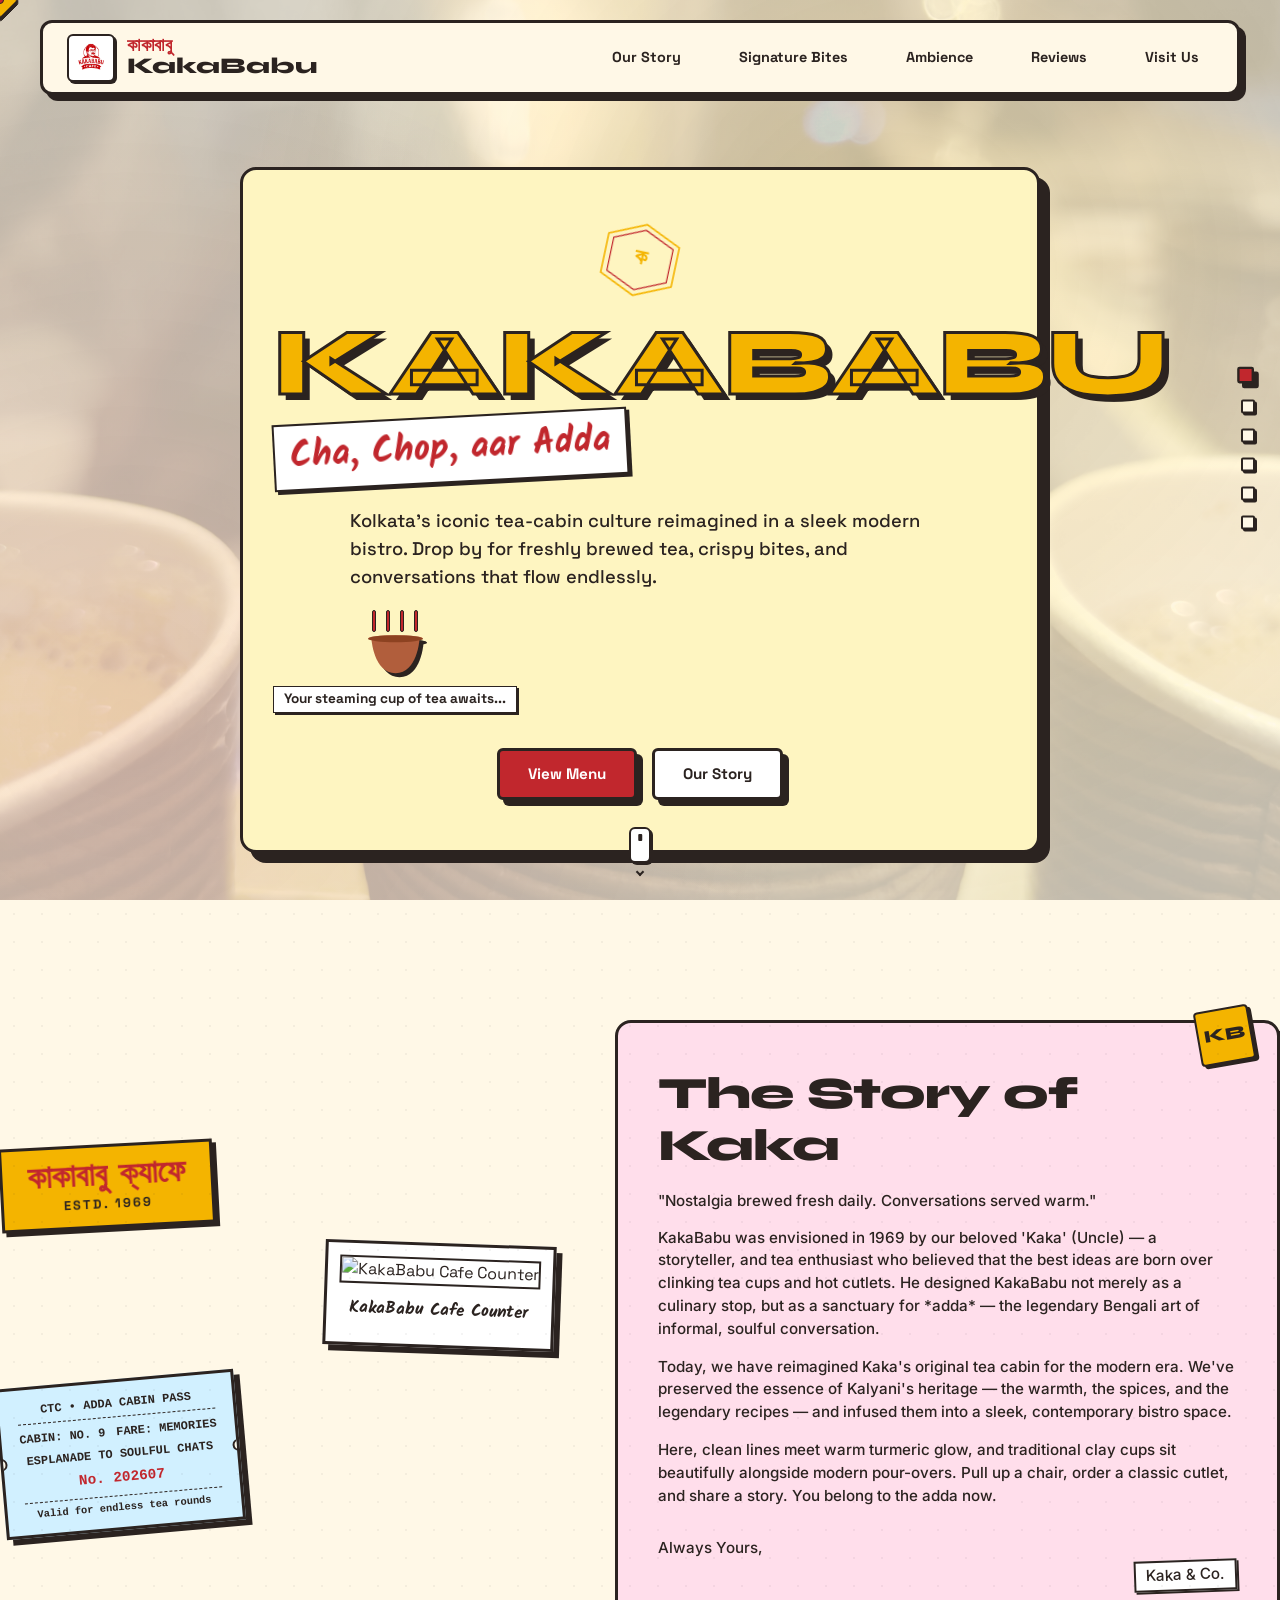
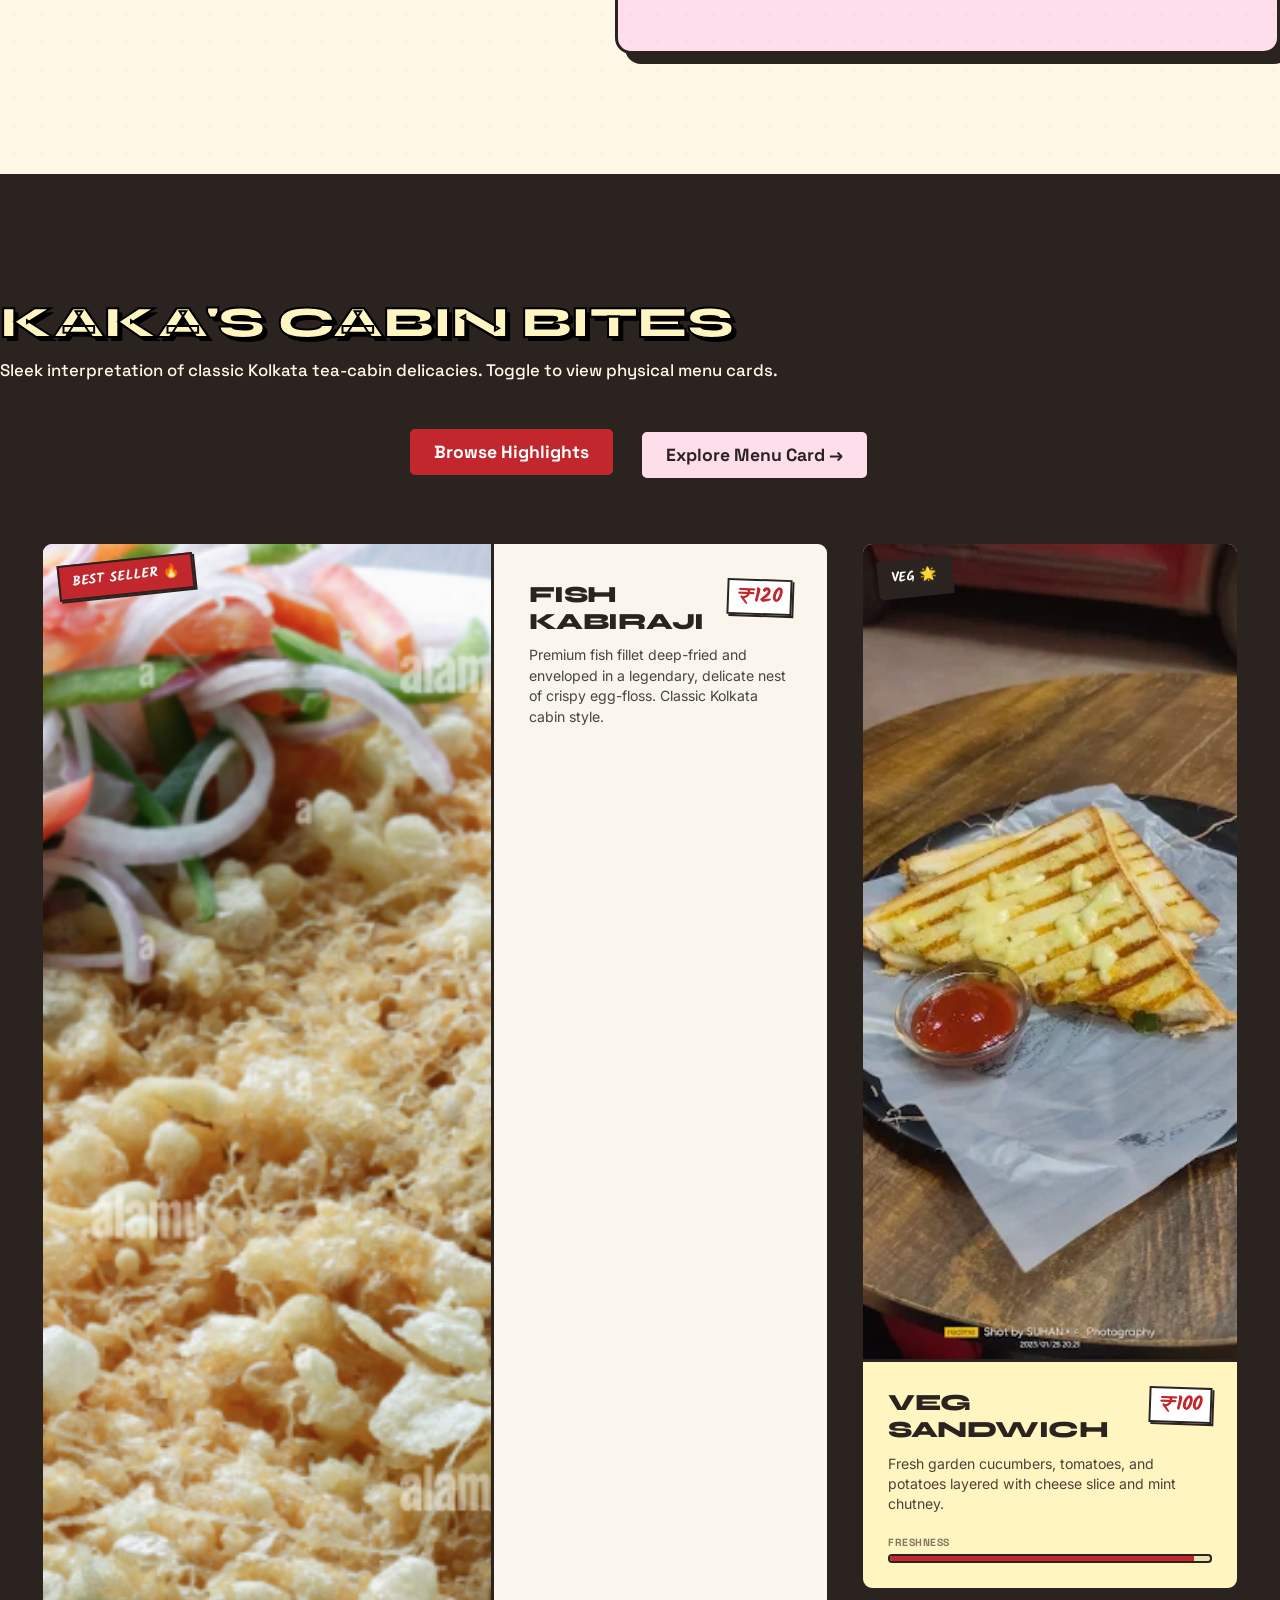
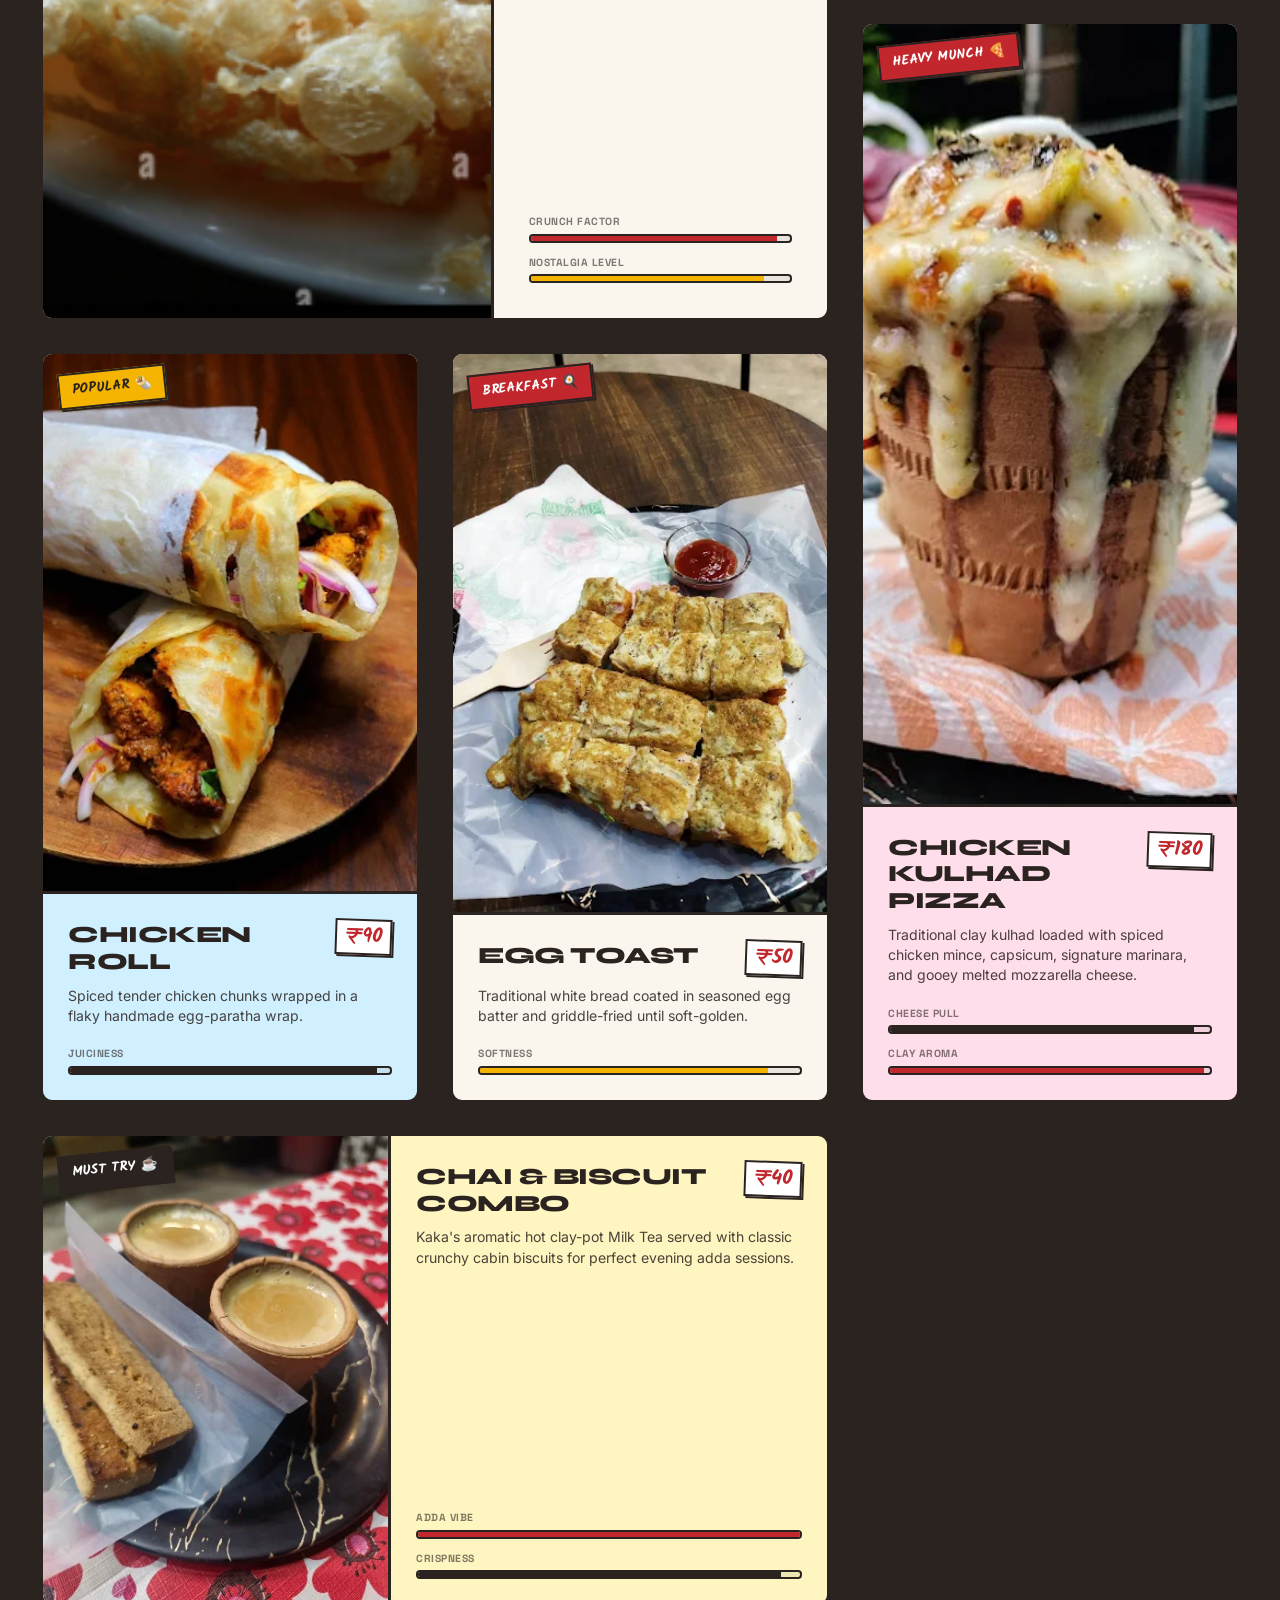
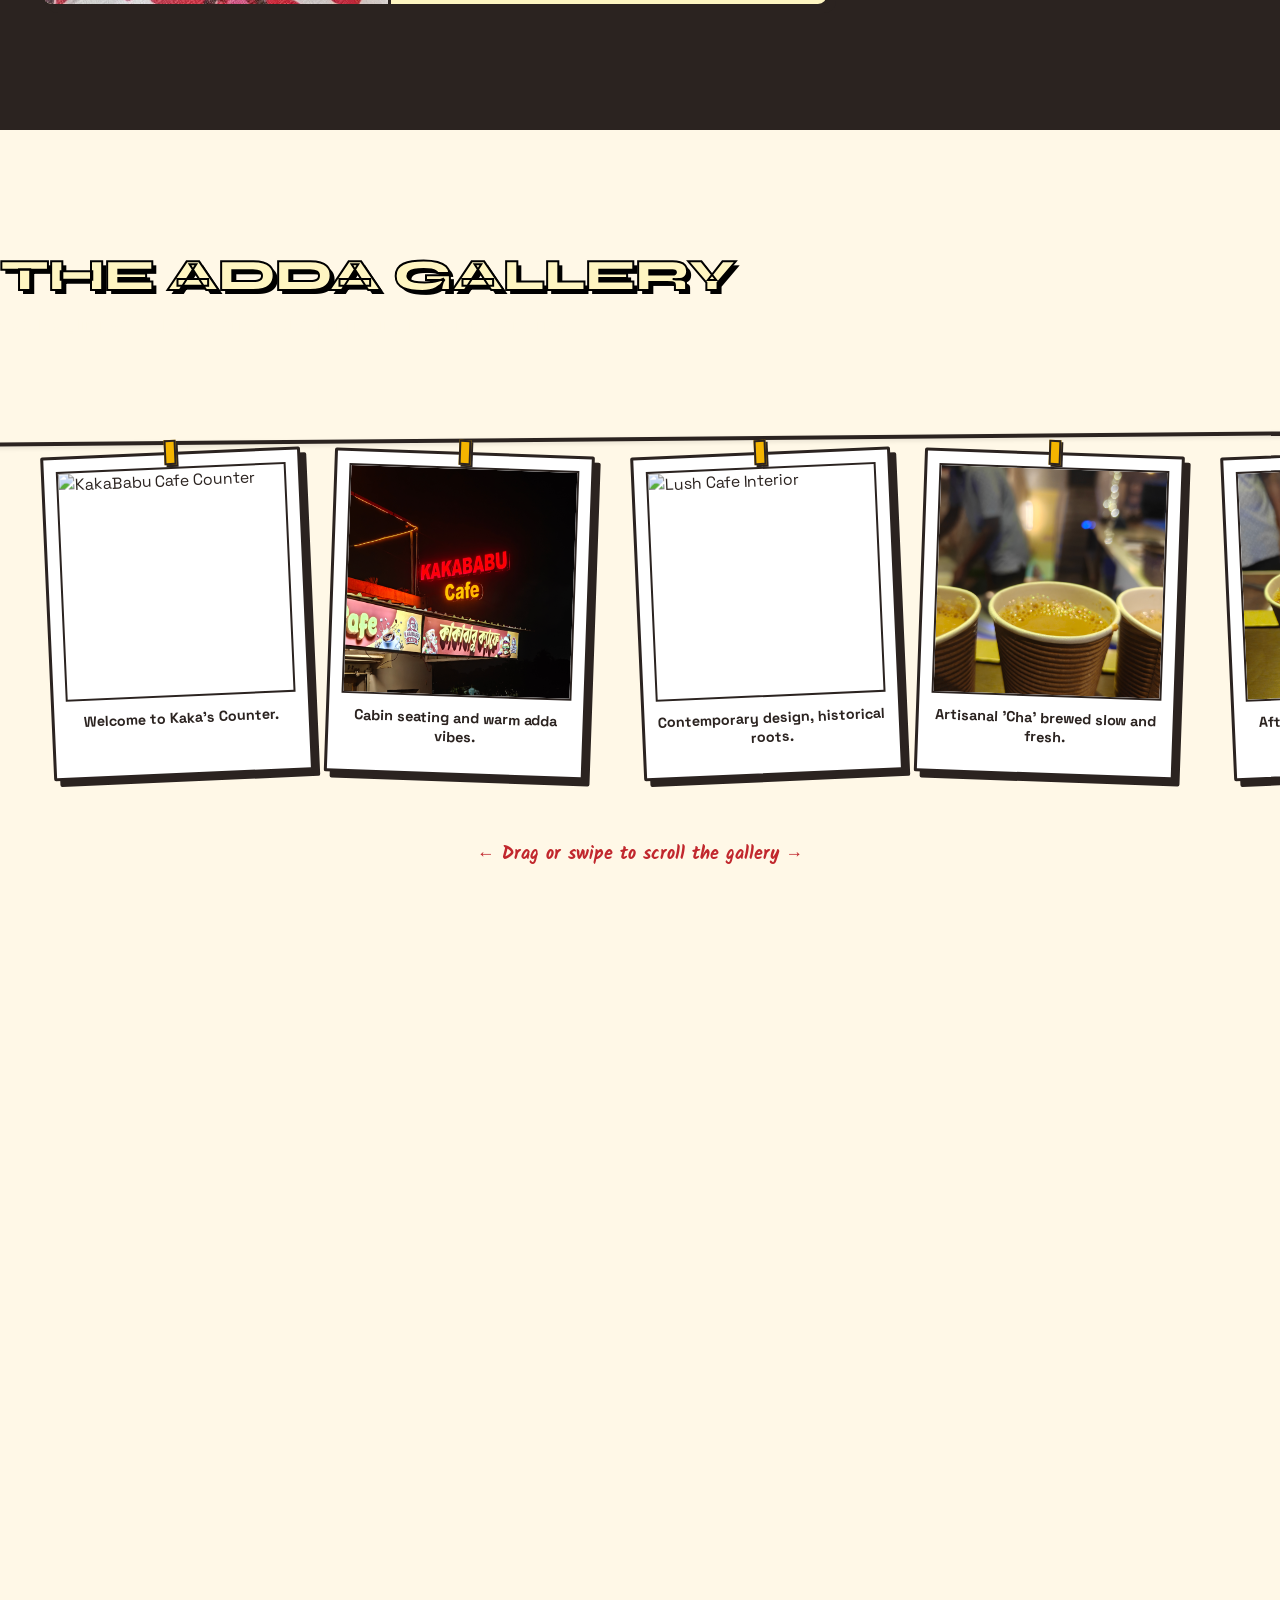
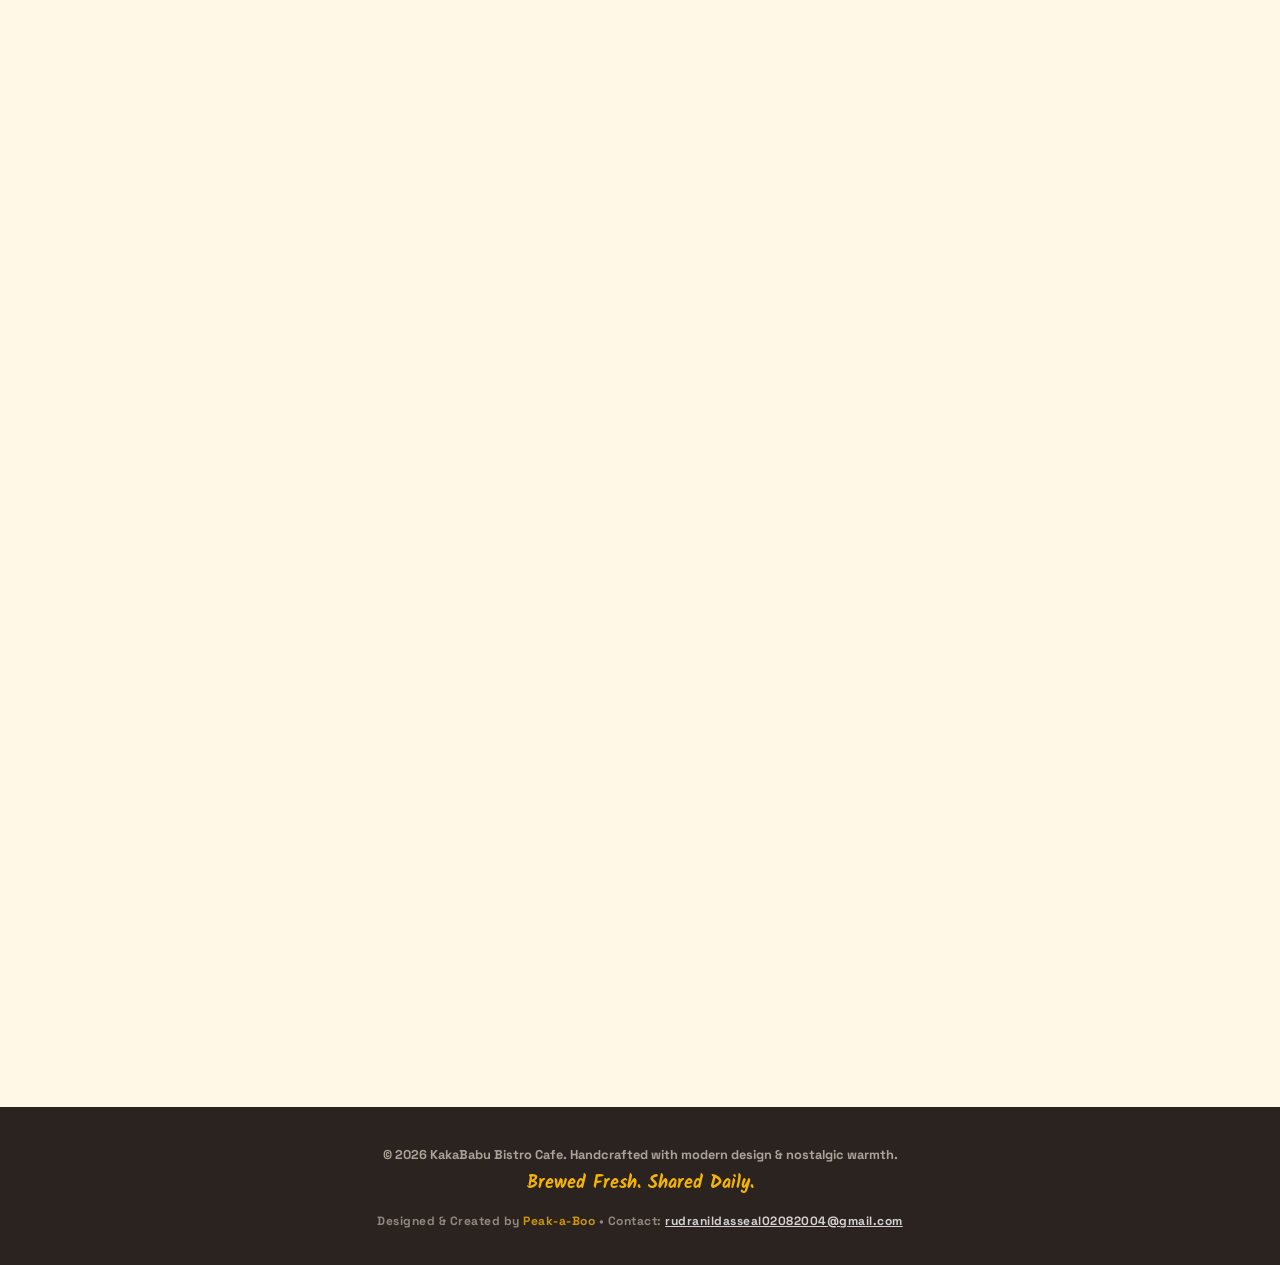
==== commit d8e3827e: "Add files via upload first commit" ====
--- a/index.html
+++ b/index.html
@@ -597,6 +597,7 @@
       <footer class="footer-bottom">
         <p>&copy; 2026 KakaBabu Bistro Cafe. Handcrafted with modern design &amp; nostalgic warmth.</p>
         <p class="sub-text">Brewed Fresh. Shared Daily.</p>
+        <p class="creator-credits" style="font-size: 0.75rem; opacity: 0.8; margin-top: 15px; letter-spacing: 0.5px; font-family: var(--font-tech);">Designed &amp; Created by <strong style="color: var(--primary-yellow);">Peak-a-Boo</strong> • Contact: <a href="mailto:rudranildasseal02082004@gmail.com" style="color: white; text-decoration: underline;">rudranildasseal02082004@gmail.com</a></p>
       </footer>
     </section>
 
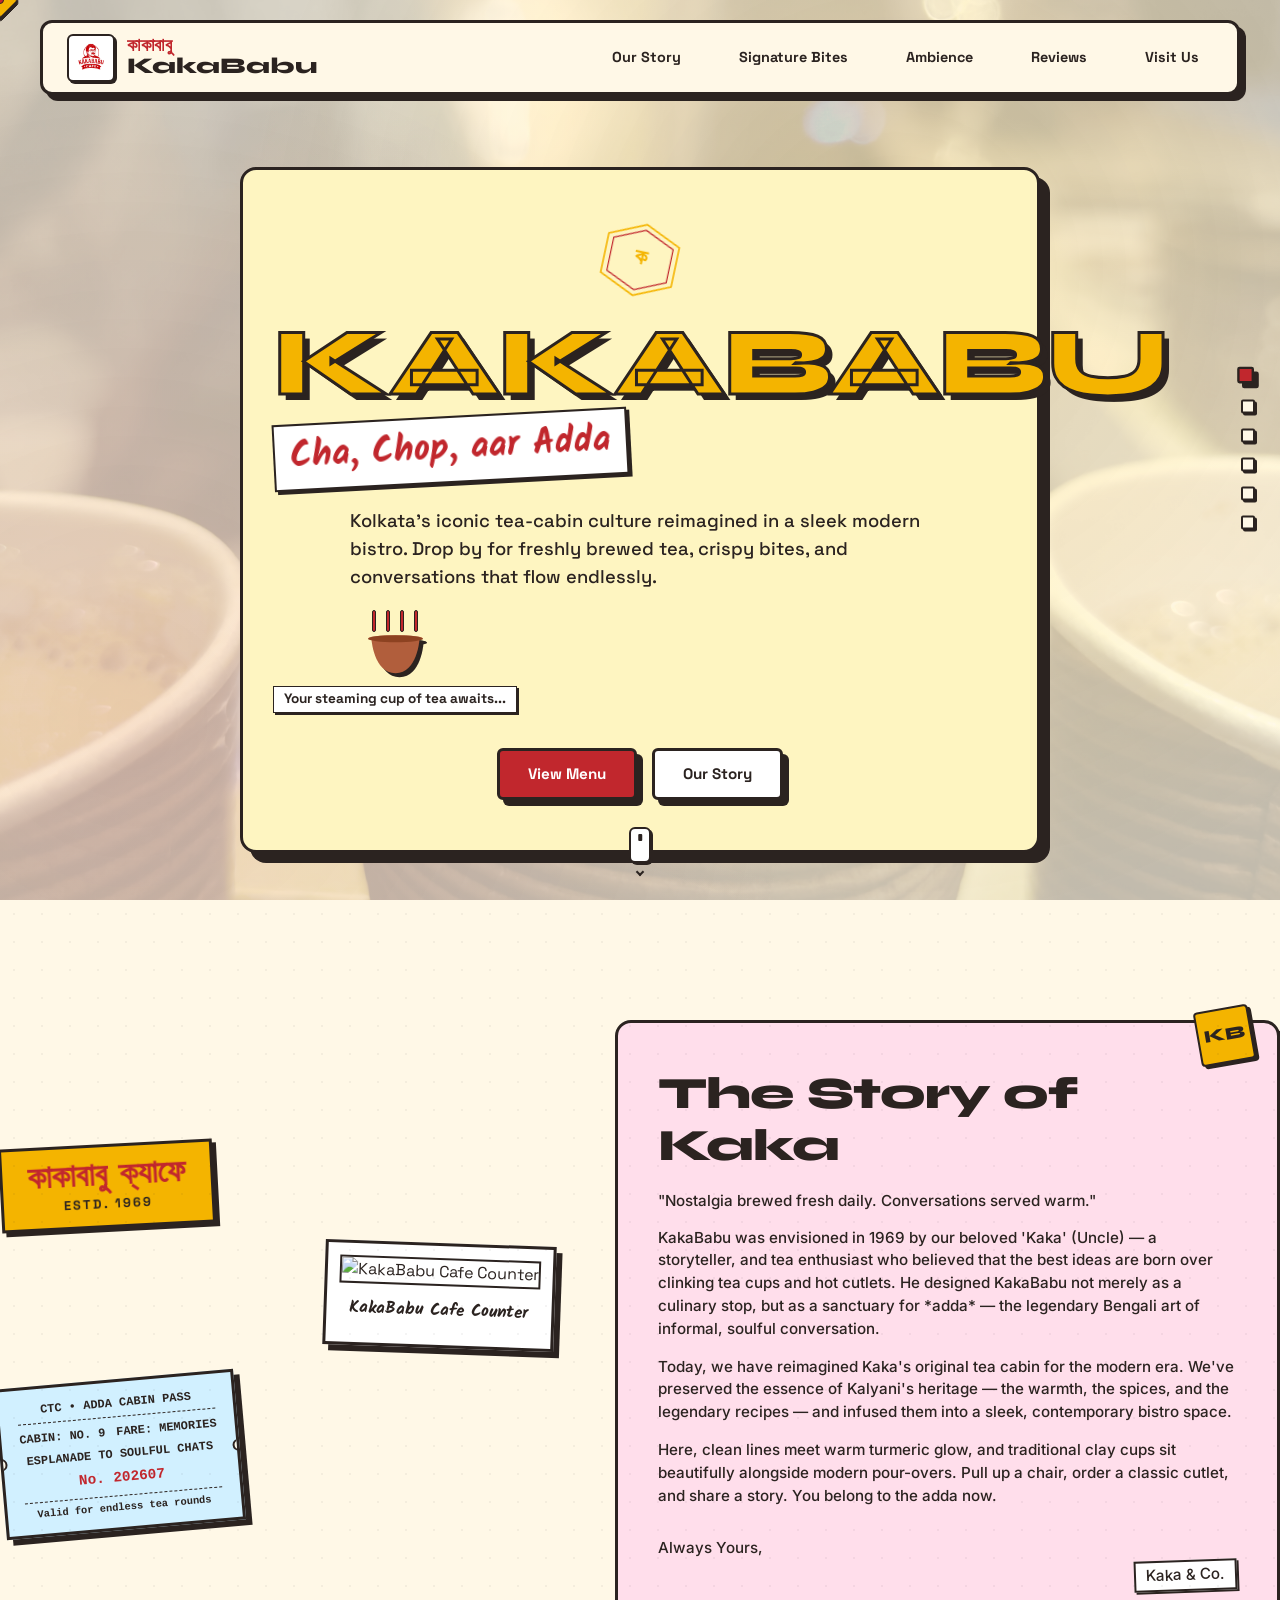
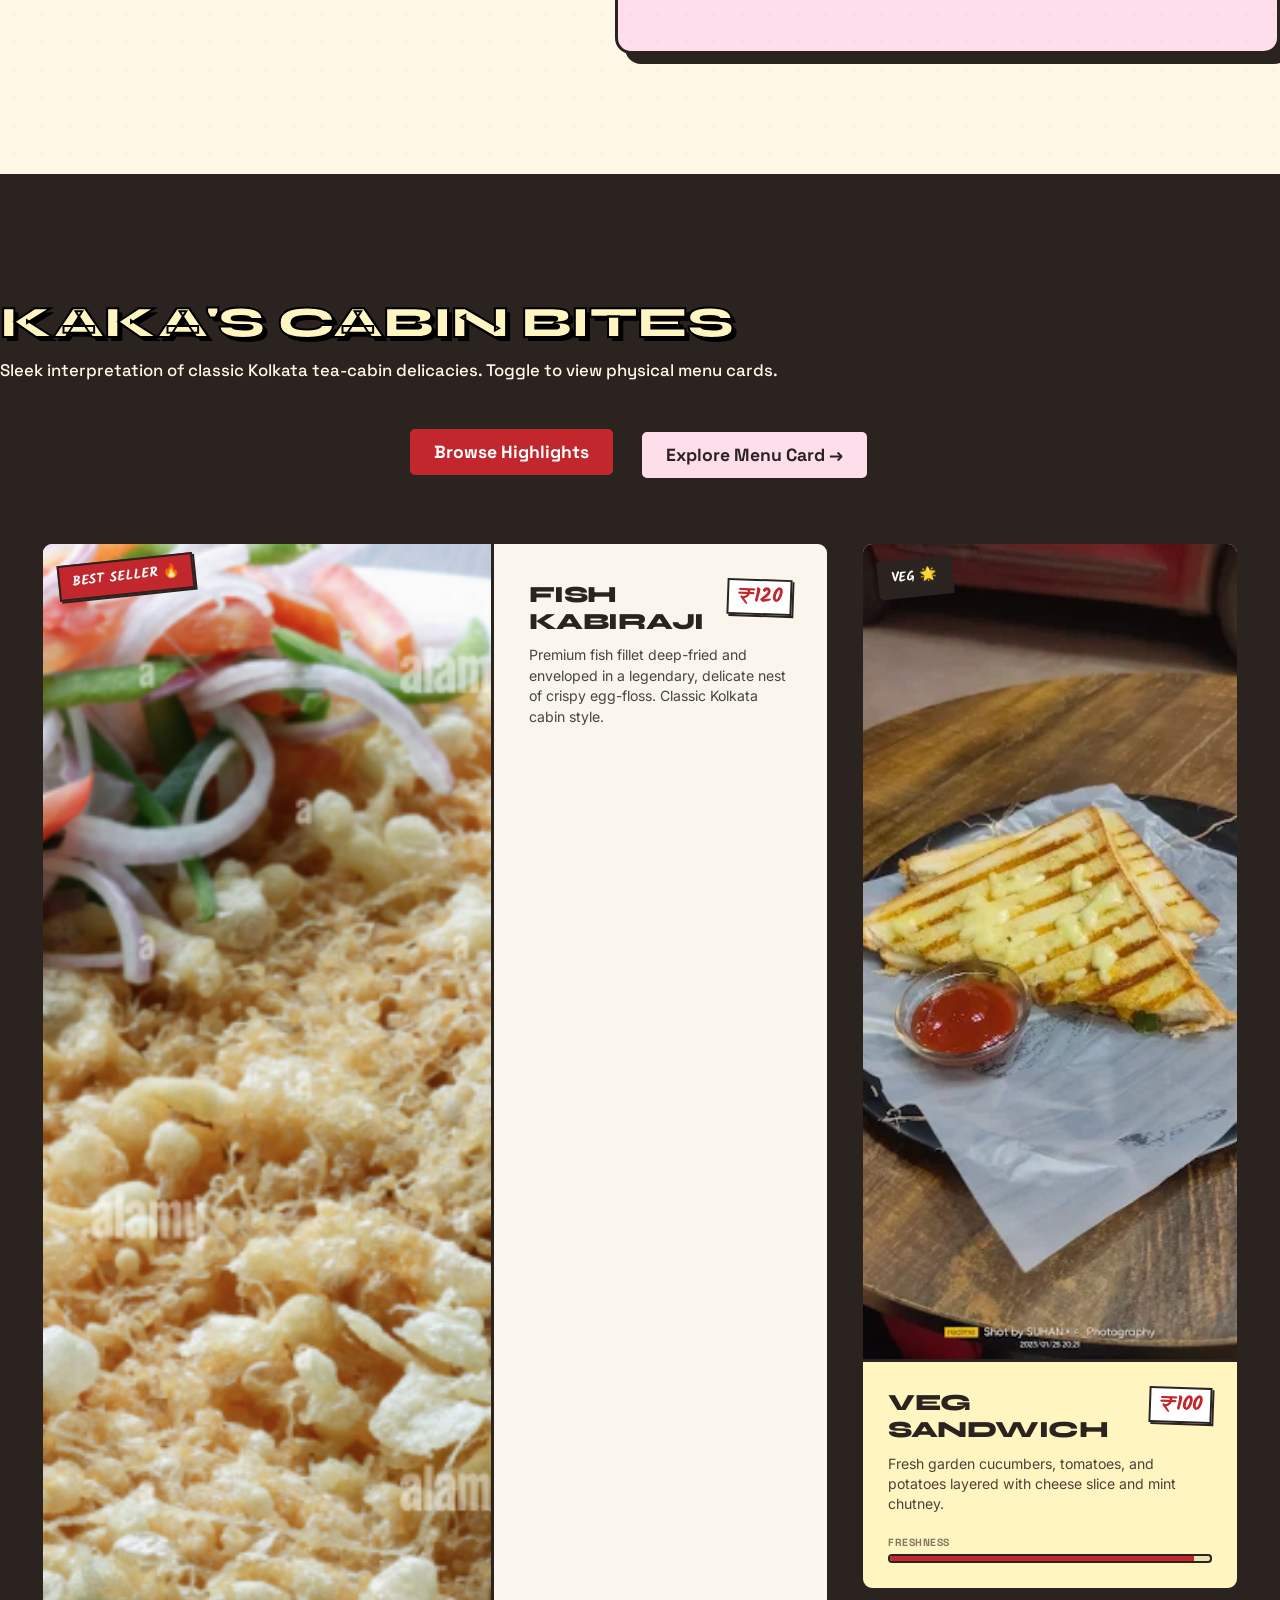
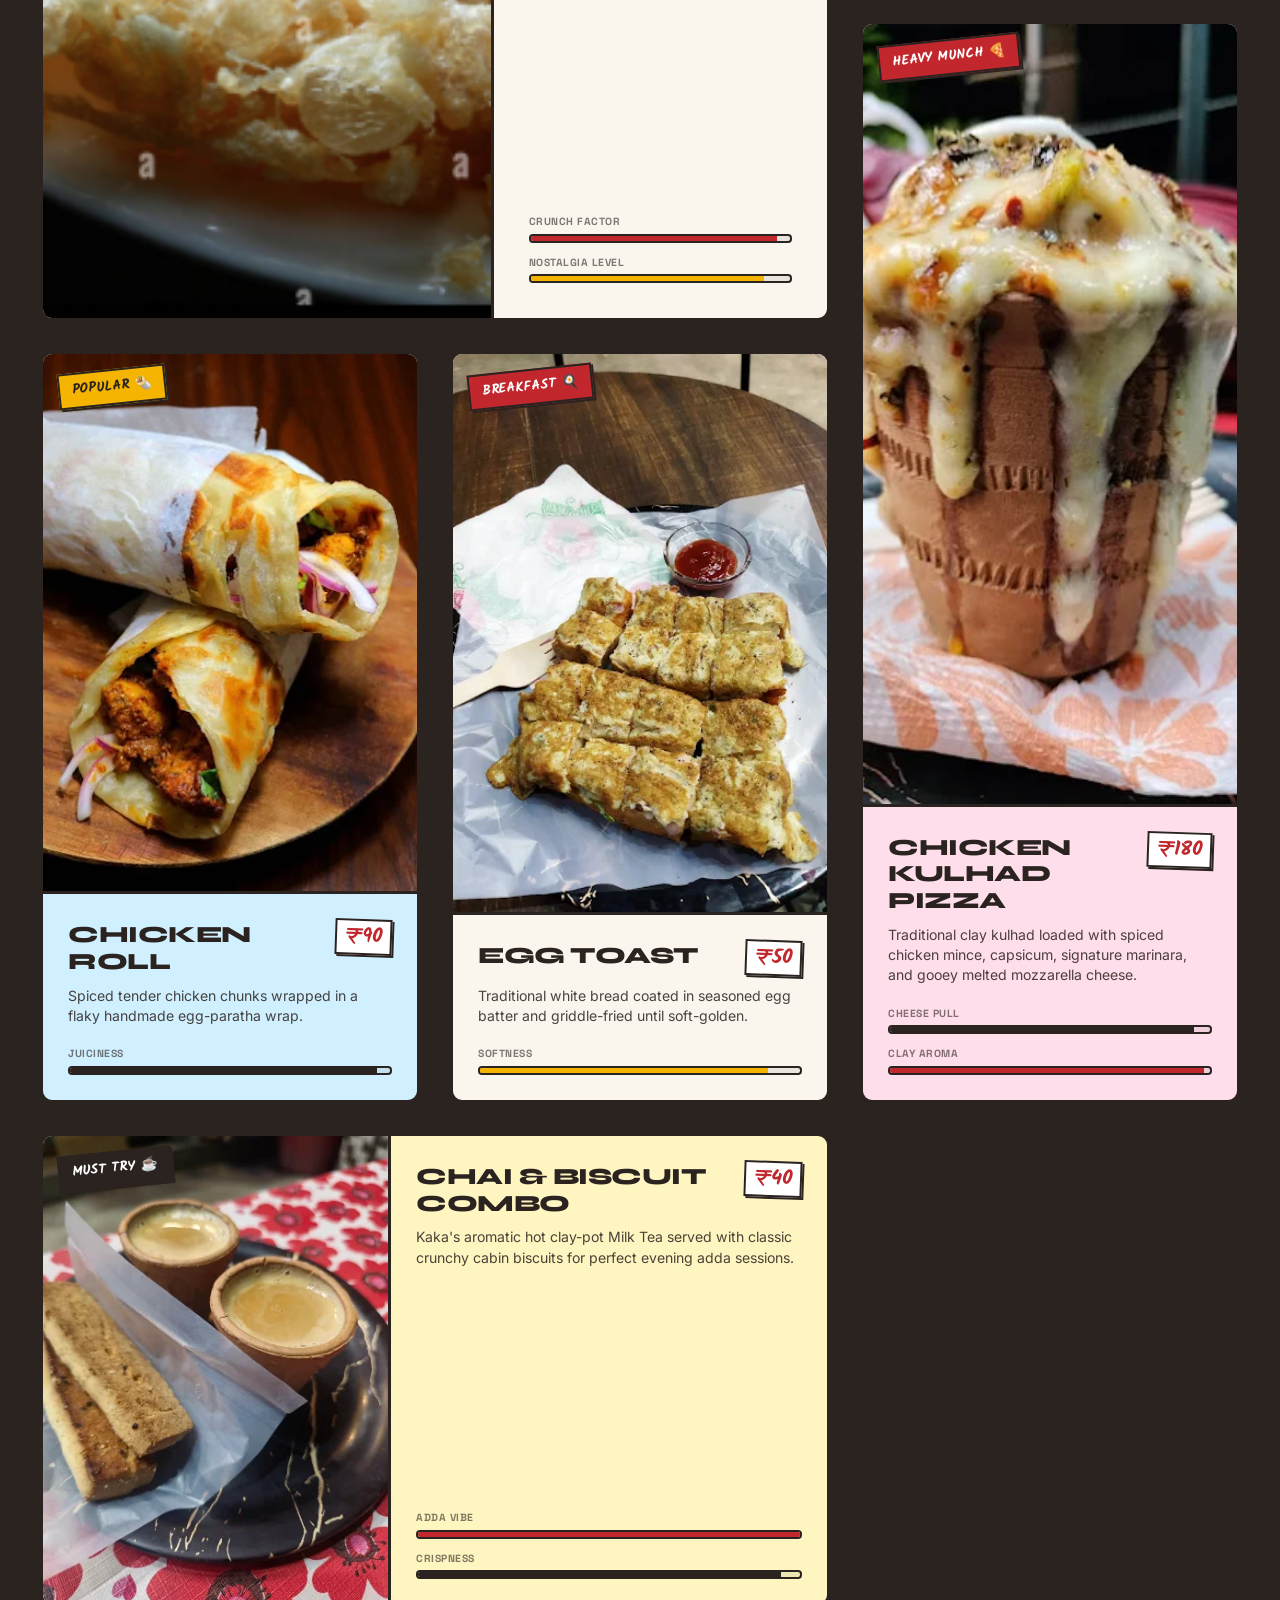
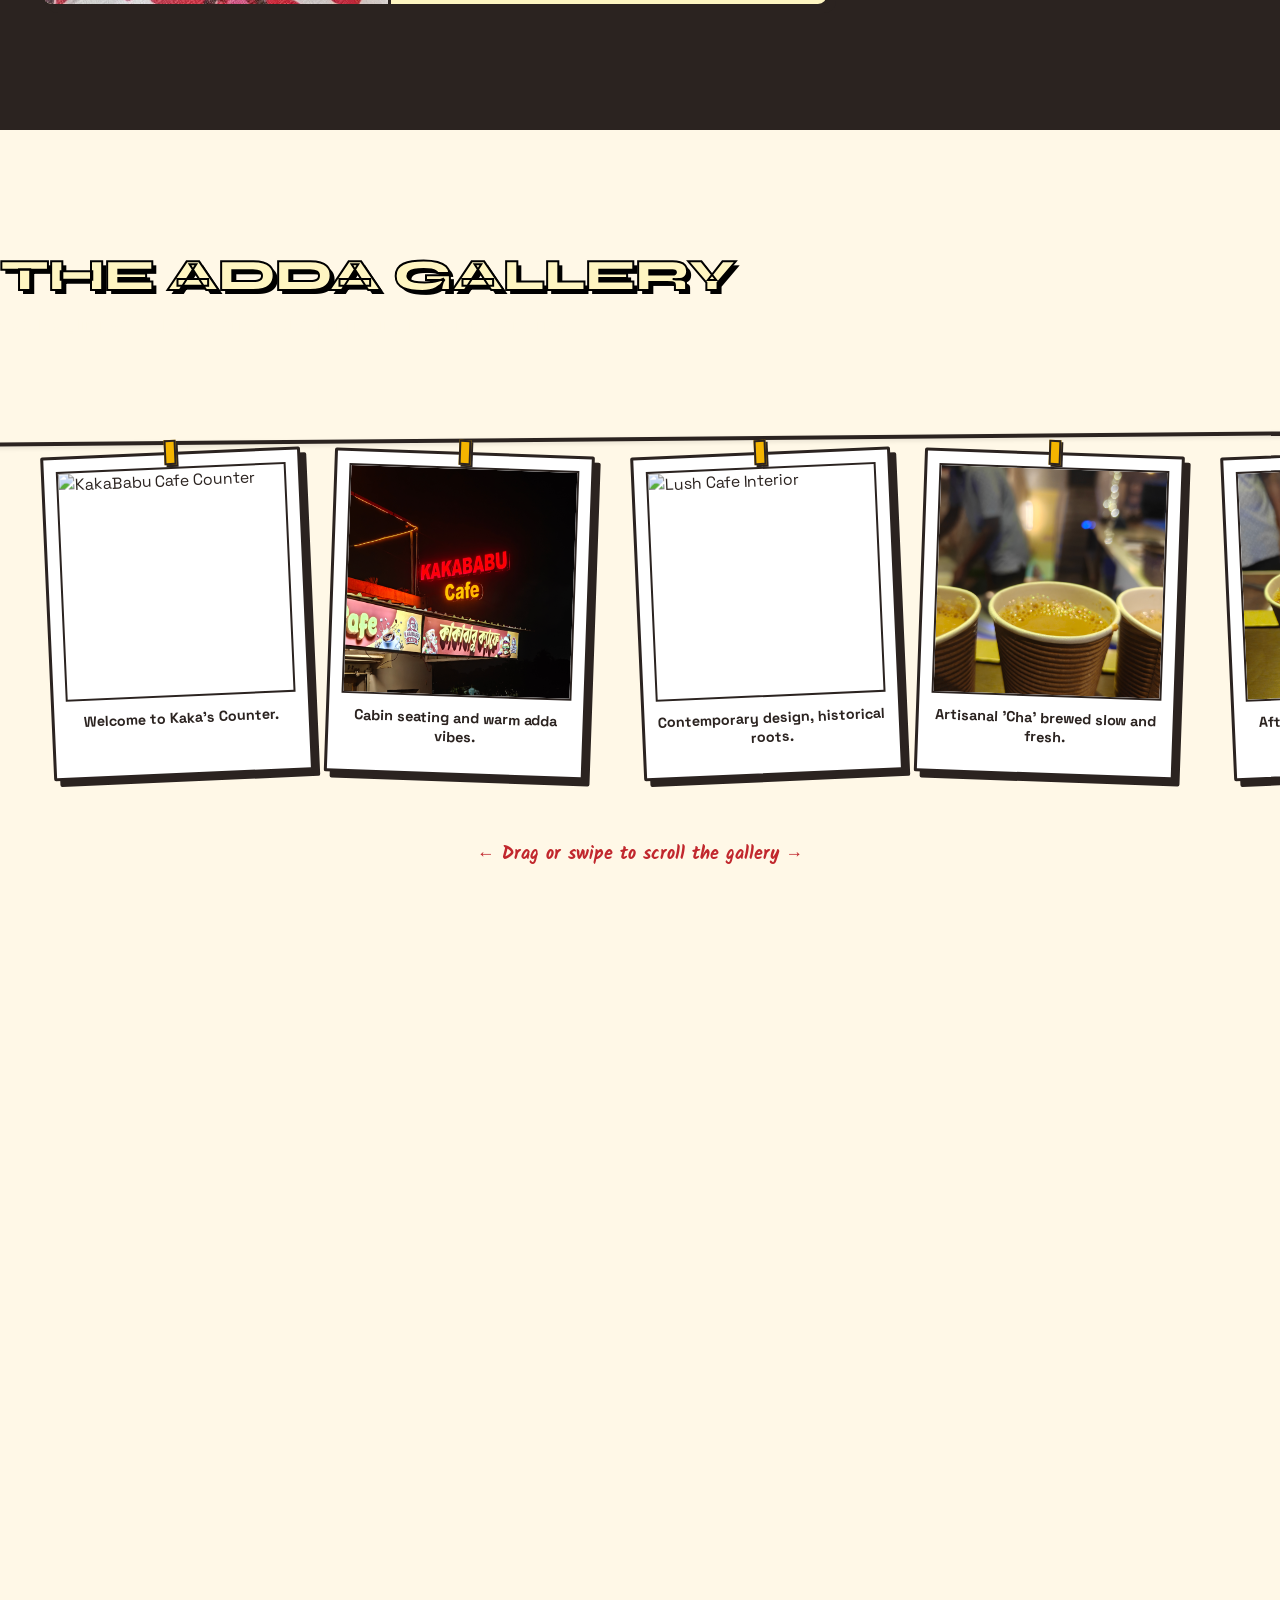
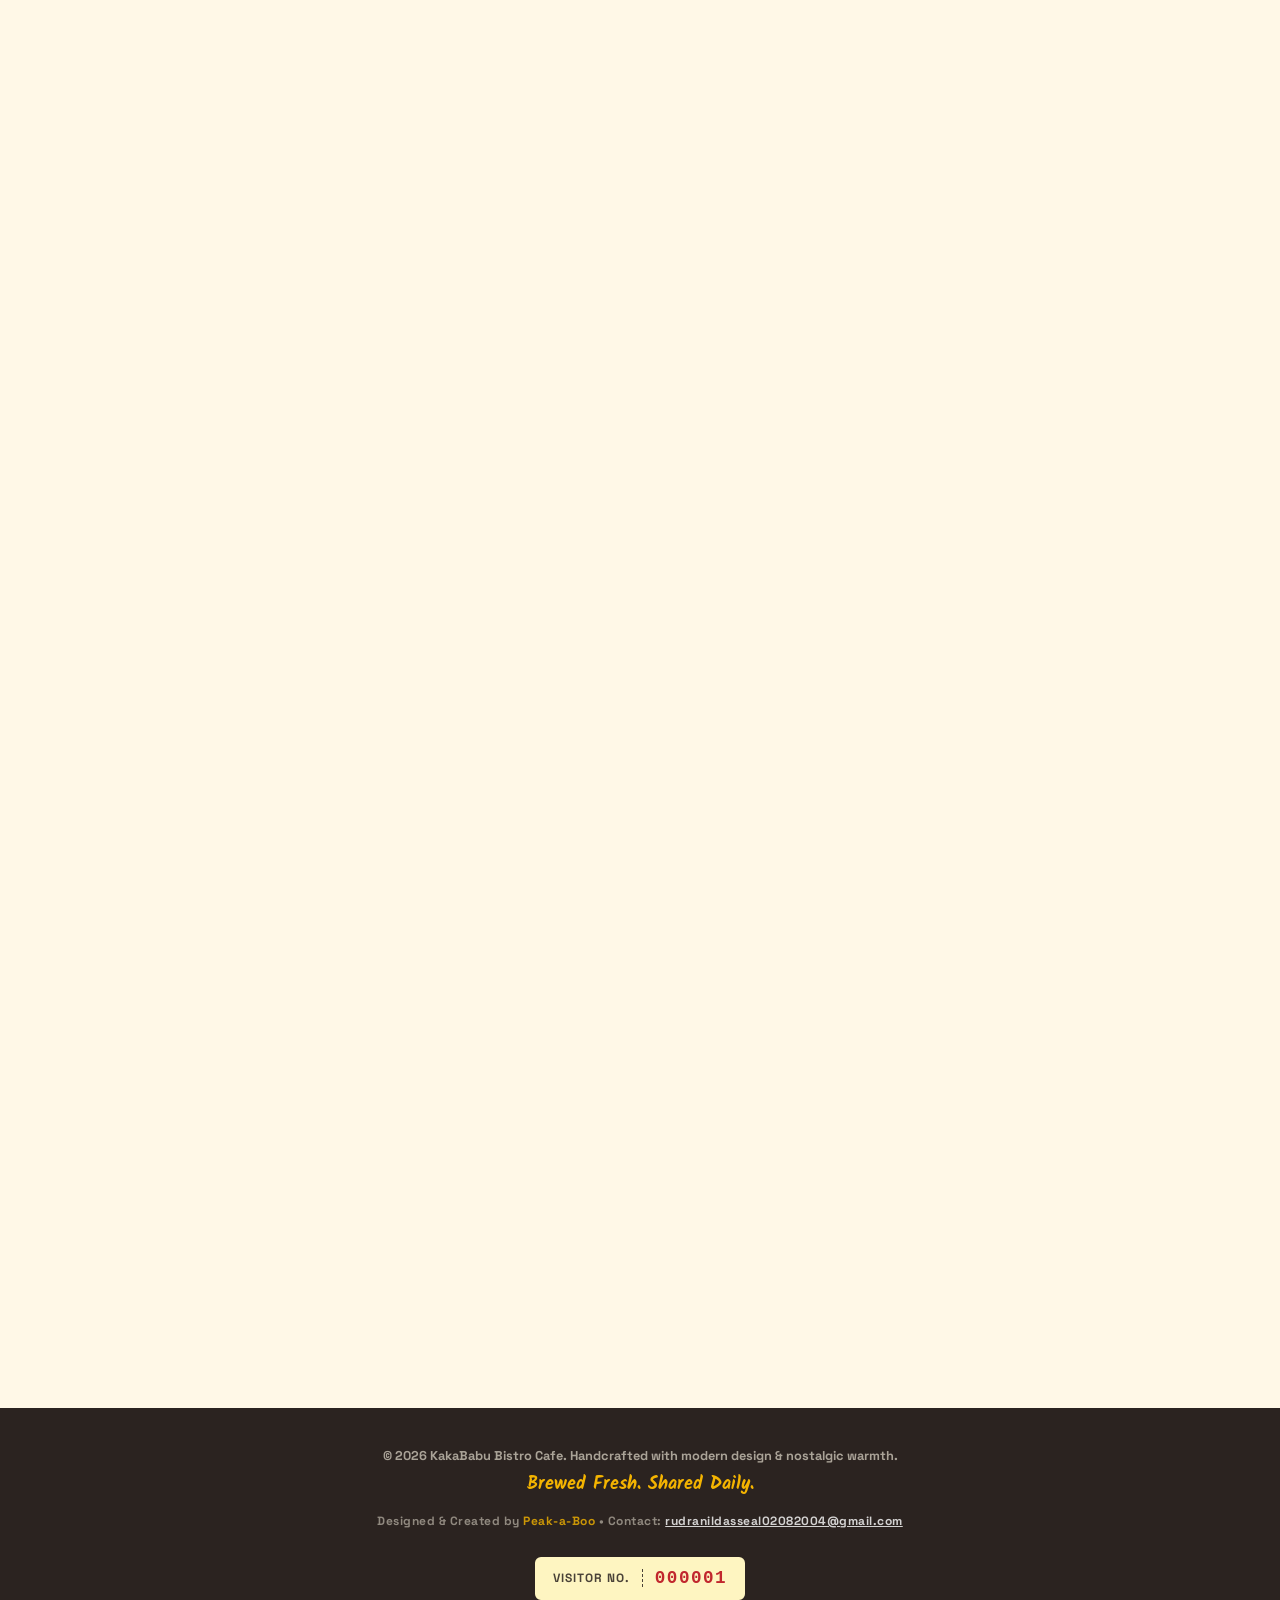
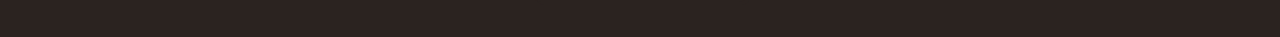
==== commit 73b477be: "Add files via upload second commit (update)" ====
--- a/index.html
+++ b/index.html
@@ -228,8 +228,7 @@
             <!-- Bento Box 1: Fish Kabiraji (Large Feature 2x2) -->
             <div class="bento-card bento-large-feature bento-color-cream" data-dish="kabiraji">
               <div class="bento-img-container">
-                <img src="img/food/fish kabiraji.png"
-                  alt="Fish Kabiraji">
+                <img src="img/food/fish kabiraji.png" alt="Fish Kabiraji">
                 <span class="bento-badge badge-red">BEST SELLER 🔥</span>
               </div>
               <div class="bento-details">
@@ -522,6 +521,20 @@
                 <div class="name-blur-overlay blur-short"></div>
               </div>
             </div>
+
+            <!-- Write a Review Card -->
+            <div class="review-screenshot-card card-yellow rotated-left write-review-card">
+              <div class="pin pin-brass"></div>
+              <div class="write-review-card-content">
+                <h3 class="write-review-title">Loved the Adda?</h3>
+                <p class="write-review-text">Rate KakaBabu Cafe on Google and share your cabin snacks experience!</p>
+                <a href="https://maps.app.goo.gl/d5aiezc1KUmeYkrv8" target="_blank"
+                  class="btn primary-action-btn write-review-btn">
+                  Write Review ⭐
+                </a>
+              </div>
+            </div>
+
           </div>
         </div>
       </div>
@@ -573,11 +586,14 @@
 
               <!-- Real Google Map iframe -->
               <div class="map-stub-wrapper">
-                <iframe class="google-map-iframe" src="https://maps.google.com/maps?q=KakaBabu+Cafe,+Kanchrapara&t=&z=16&ie=UTF8&iwloc=&output=embed" width="100%"
-                  height="100%" style="border:0;" allowfullscreen="" loading="lazy"
+                <iframe class="google-map-iframe"
+                  src="https://maps.google.com/maps?q=KakaBabu+Cafe,+Kanchrapara&t=&z=16&ie=UTF8&iwloc=&output=embed"
+                  width="100%" height="100%" style="border:0;" allowfullscreen="" loading="lazy"
                   referrerpolicy="no-referrer-when-downgrade"></iframe>
               </div>
-              <a href="https://maps.app.goo.gl/d5aiezc1KUmeYkrv8" target="_blank" class="map-direct-link" style="display: block; text-align: center; margin-top: 10px; font-family: var(--font-tech); font-weight: 700; color: var(--primary-red); text-decoration: underline;">Open in Google Maps ↗</a>
+              <a href="https://maps.app.goo.gl/d5aiezc1KUmeYkrv8" target="_blank" class="map-direct-link"
+                style="display: block; text-align: center; margin-top: 10px; font-family: var(--font-tech); font-weight: 700; color: var(--primary-red); text-decoration: underline;">Open
+                in Google Maps ↗</a>
 
               <div class="stub-footer">
                 <div class="social-links">
@@ -597,7 +613,19 @@
       <footer class="footer-bottom">
         <p>&copy; 2026 KakaBabu Bistro Cafe. Handcrafted with modern design &amp; nostalgic warmth.</p>
         <p class="sub-text">Brewed Fresh. Shared Daily.</p>
-        <p class="creator-credits" style="font-size: 0.75rem; opacity: 0.8; margin-top: 15px; letter-spacing: 0.5px; font-family: var(--font-tech);">Designed &amp; Created by <strong style="color: var(--primary-yellow);">Peak-a-Boo</strong> • Contact: <a href="mailto:rudranildasseal02082004@gmail.com" style="color: white; text-decoration: underline;">rudranildasseal02082004@gmail.com</a></p>
+        <p class="creator-credits"
+          style="font-size: 0.75rem; opacity: 0.8; margin-top: 15px; letter-spacing: 0.5px; font-family: var(--font-tech);">
+          Designed &amp; Created by <strong style="color: var(--primary-yellow);">Peak-a-Boo</strong> • Contact: <a
+            href="mailto:rudranildasseal02082004@gmail.com"
+            style="color: white; text-decoration: underline;">rudranildasseal02082004@gmail.com</a></p>
+
+        <!-- View Counter Badge -->
+        <div class="view-counter-container">
+          <div class="view-counter-badge" id="visitor-counter-badge">
+            <span class="counter-label">VISITOR NO.</span>
+            <span class="counter-number" id="view-count-value">000000</span>
+          </div>
+        </div>
       </footer>
     </section>
 
--- a/style.css
+++ b/style.css
@@ -1497,6 +1497,52 @@
   z-index: 5;
 }
 
+/* Interactive Write-a-Review Card on Corkboard */
+.write-review-card {
+  display: flex;
+  flex-direction: column;
+  justify-content: center;
+  align-items: center;
+  text-align: center;
+  padding: 35px 20px 25px 20px;
+  min-height: 250px;
+}
+
+.write-review-card-content {
+  display: flex;
+  flex-direction: column;
+  align-items: center;
+  justify-content: space-between;
+  height: 100%;
+  gap: 15px;
+}
+
+.write-review-title {
+  font-family: var(--font-handwritten);
+  font-size: 1.8rem;
+  color: var(--primary-red);
+  font-weight: 700;
+  margin: 0;
+}
+
+.write-review-text {
+  font-family: var(--font-tech);
+  font-size: 0.85rem;
+  font-weight: 700;
+  color: var(--text-dark);
+  line-height: 1.4;
+  margin: 0;
+}
+
+.write-review-card .write-review-btn {
+  display: inline-flex;
+  align-items: center;
+  gap: 8px;
+  font-size: 0.85rem;
+  padding: 10px 22px;
+  margin-top: auto;
+}
+
 /* Retro flat circular pushpins */
 .pin {
   width: 14px;
@@ -1737,6 +1783,52 @@
   color: var(--primary-yellow);
   margin-top: 6px;
   font-weight: 700;
+}
+
+/* View Counter Styling */
+.view-counter-container {
+  display: flex;
+  justify-content: center;
+  margin-top: 25px;
+}
+
+.view-counter-badge {
+  display: inline-flex;
+  align-items: center;
+  gap: 12px;
+  background: var(--pastel-yellow);
+  color: var(--text-dark);
+  border: var(--border-thin);
+  border-radius: 8px;
+  padding: 8px 18px;
+  box-shadow: var(--shadow-flat-sm);
+  font-family: var(--font-tech);
+  font-weight: 700;
+  font-size: 0.8rem;
+  letter-spacing: 1px;
+  transition: var(--transition-bounce);
+}
+
+.view-counter-badge:hover {
+  transform: translate(-2px, -2px);
+  box-shadow: 5px 5px 0px var(--text-dark);
+  background: var(--primary-yellow);
+}
+
+.view-counter-badge .counter-label {
+  opacity: 0.85;
+  font-size: 0.75rem;
+  border-right: 1.5px dashed var(--text-dark);
+  padding-right: 12px;
+  font-weight: 800;
+}
+
+.view-counter-badge .counter-number {
+  font-family: monospace;
+  font-size: 1.1rem;
+  color: var(--primary-red);
+  letter-spacing: 1.5px;
+  font-weight: 900;
 }
 
 /* Ticket Responsiveness */
@@ -2372,4 +2464,213 @@
   .menu-main-content {
     padding-top: 120px;
   }
-}
+  
+  /* Section heights & paddings */
+  .hero-section {
+    padding: 120px 20px 60px 20px;
+    min-height: auto;
+    display: flex;
+    flex-direction: column;
+    justify-content: center;
+  }
+  
+  .story-section, 
+  .dishes-section, 
+  .gallery-section, 
+  .reviews-section, 
+  .visit-section {
+    padding: 60px 0 !important;
+  }
+
+  /* Hero section titles & elements */
+  .hero-title {
+    font-size: 3.2rem !important;
+    -webkit-text-stroke: 1.5px var(--text-dark) !important;
+    text-shadow: 4px 4px 0px var(--text-dark) !important;
+  }
+  
+  .hero-subtitle {
+    font-size: 1.4rem !important;
+    padding: 4px 10px !important;
+    margin-bottom: 20px !important;
+  }
+  
+  .hero-description {
+    font-size: 0.95rem !important;
+    line-height: 1.4 !important;
+    margin-bottom: 30px !important;
+  }
+
+  .steam-cup-container {
+    transform: scale(0.85);
+    margin-bottom: 15px !important;
+  }
+
+  /* Section headers */
+  .section-title {
+    font-size: 2.1rem !important;
+    margin-bottom: 8px !important;
+  }
+  
+  .section-subtitle {
+    font-size: 0.9rem !important;
+    line-height: 1.4 !important;
+    padding: 0 15px;
+  }
+
+  /* Story section layout */
+  .story-layout {
+    flex-direction: column !important;
+    gap: 30px !important;
+  }
+  
+  .story-media {
+    width: 100% !important;
+  }
+  
+  .story-card-wrapper {
+    width: 100% !important;
+  }
+  
+  .vintage-signboard-wrapper {
+    transform: none !important;
+  }
+  
+  .handpainted-signboard {
+    transform: none !important;
+    padding: 15px 10px !important;
+  }
+  
+  .sign-bengali {
+    font-size: 1.8rem !important;
+  }
+  
+  .sign-english {
+    font-size: 0.8rem !important;
+  }
+
+  /* Tram Ticket layout on mobile */
+  .tram-ticket-deco {
+    width: 100% !important;
+    max-width: 100% !important;
+    transform: none !important;
+    margin: 15px 0 !important;
+  }
+
+  /* Reviews collage layout */
+  .corkboard-grid {
+    grid-template-columns: 1fr !important;
+    gap: 20px !important;
+    padding: 10px !important;
+  }
+  
+  .review-screenshot-card {
+    transform: none !important;
+    width: 100% !important;
+    max-width: 100% !important;
+  }
+
+  /* Header & Mobile Toggle Visibility */
+  .desktop-nav {
+    display: none !important;
+  }
+  
+  .mobile-menu-toggle {
+    display: flex !important;
+  }
+
+  /* General header menu link padding */
+  .header-container {
+    padding: 10px 15px !important;
+  }
+  
+  .logo-img {
+    height: 38px !important;
+  }
+  
+  .logo-text {
+    font-size: 1.1rem !important;
+  }
+  
+  .logo-accent {
+    font-size: 0.8rem !important;
+  }
+
+  /* Side navigation dots are hidden on mobile */
+  .side-nav-dots {
+    display: none !important;
+  }
+
+  /* Menu.html specific overrides */
+  .booklet-header {
+    padding: 25px 15px !important;
+    margin-bottom: 25px !important;
+  }
+  
+  .booklet-stamp {
+    font-size: 1.2rem !important;
+  }
+  
+  .booklet-title {
+    font-size: 2.2rem !important;
+  }
+  
+  .booklet-subtitle {
+    font-size: 0.95rem !important;
+    margin-bottom: 15px !important;
+  }
+  
+  .booklet-grid {
+    gap: 20px !important;
+  }
+  
+  .booklet-section {
+    padding: 20px 15px !important;
+  }
+  
+  .section-header-row {
+    margin-bottom: 15px !important;
+  }
+  
+  .section-header-row h2 {
+    font-size: 1.3rem !important;
+  }
+  
+  .section-icon-badge {
+    width: 34px !important;
+    height: 34px !important;
+    font-size: 1.1rem !important;
+  }
+  
+  .menu-item-name {
+    font-size: 0.95rem !important;
+  }
+  
+  .menu-item-price {
+    font-size: 1rem !important;
+  }
+}
+
+@media (max-width: 480px) {
+  /* Hero button stacks vertically on small phones */
+  .hero-buttons {
+    flex-direction: column;
+    gap: 12px;
+    width: 100%;
+    padding: 0 15px;
+  }
+  
+  .hero-buttons .btn {
+    width: 100%;
+    text-align: center;
+  }
+  
+  /* Menu booklet cards font adjustments */
+  .menu-item-name {
+    font-size: 0.9rem !important;
+  }
+  
+  .menu-item-price {
+    font-size: 0.95rem !important;
+  }
+}
